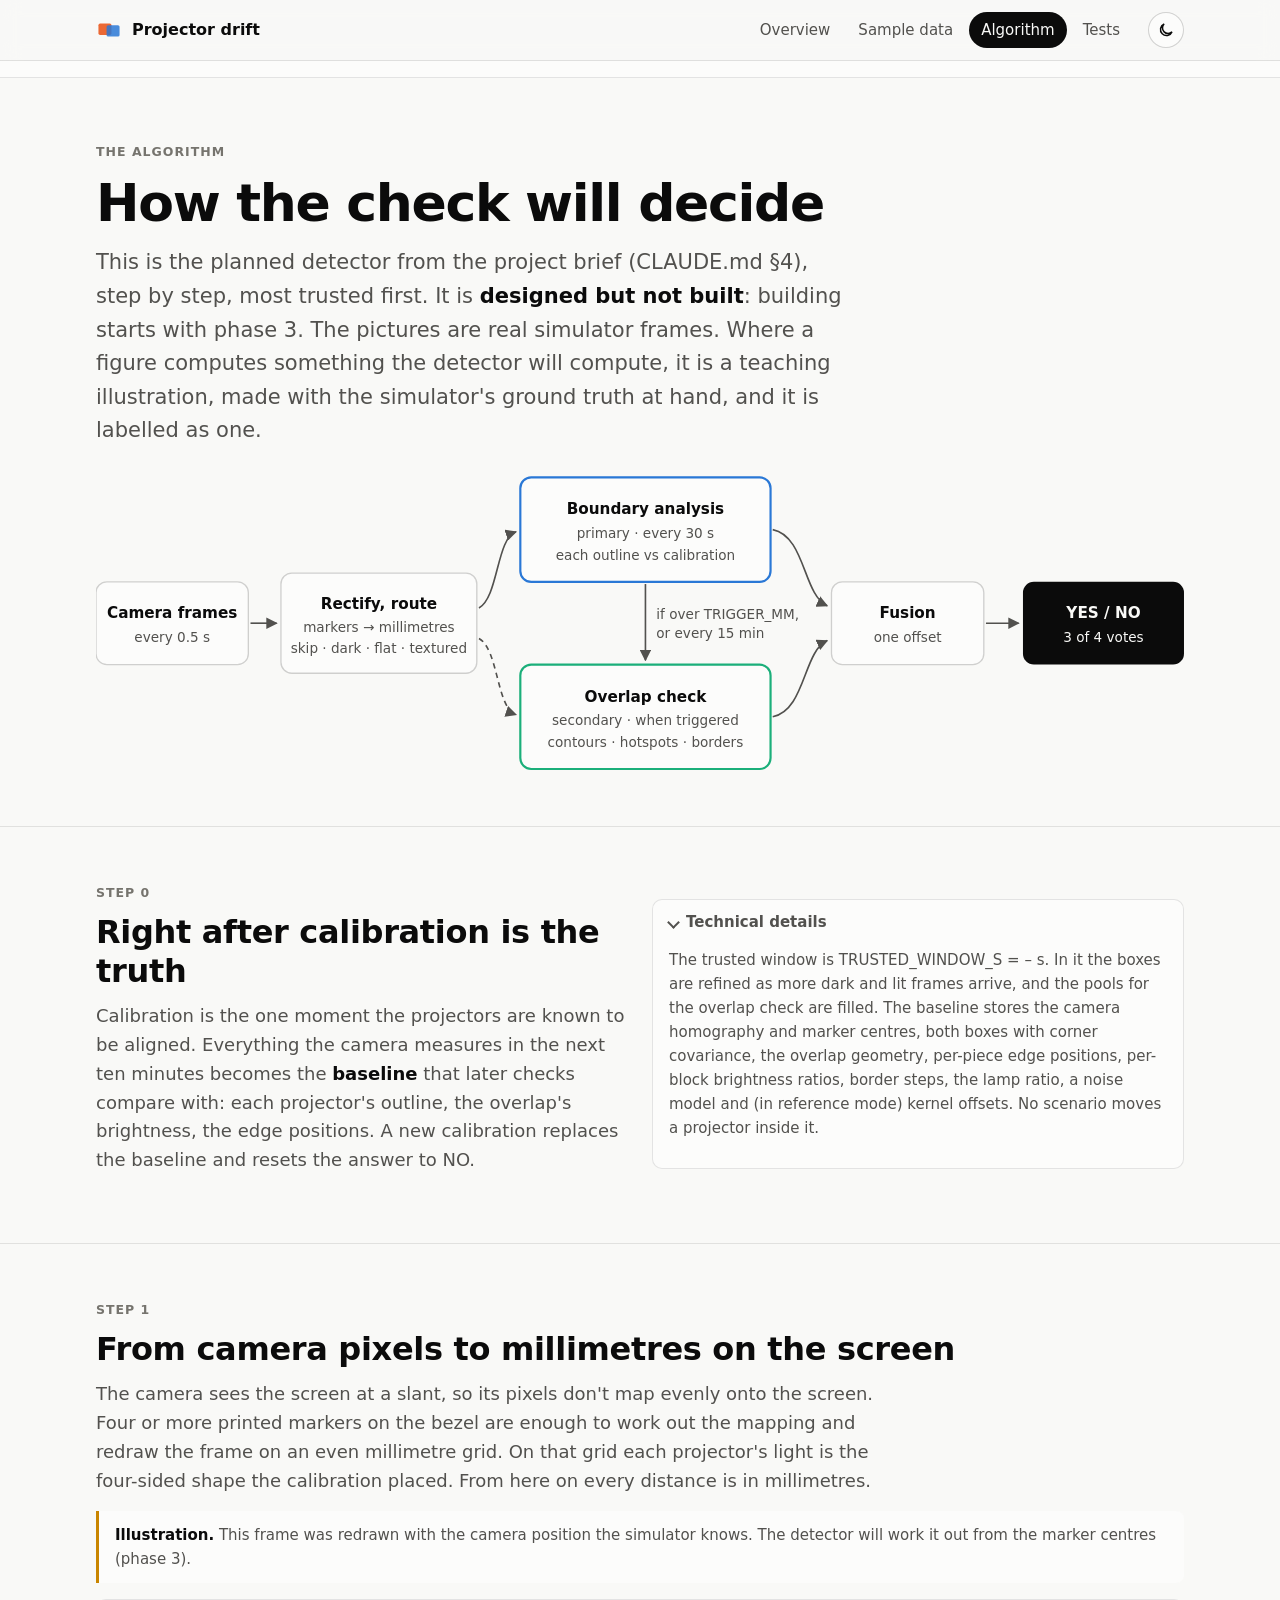
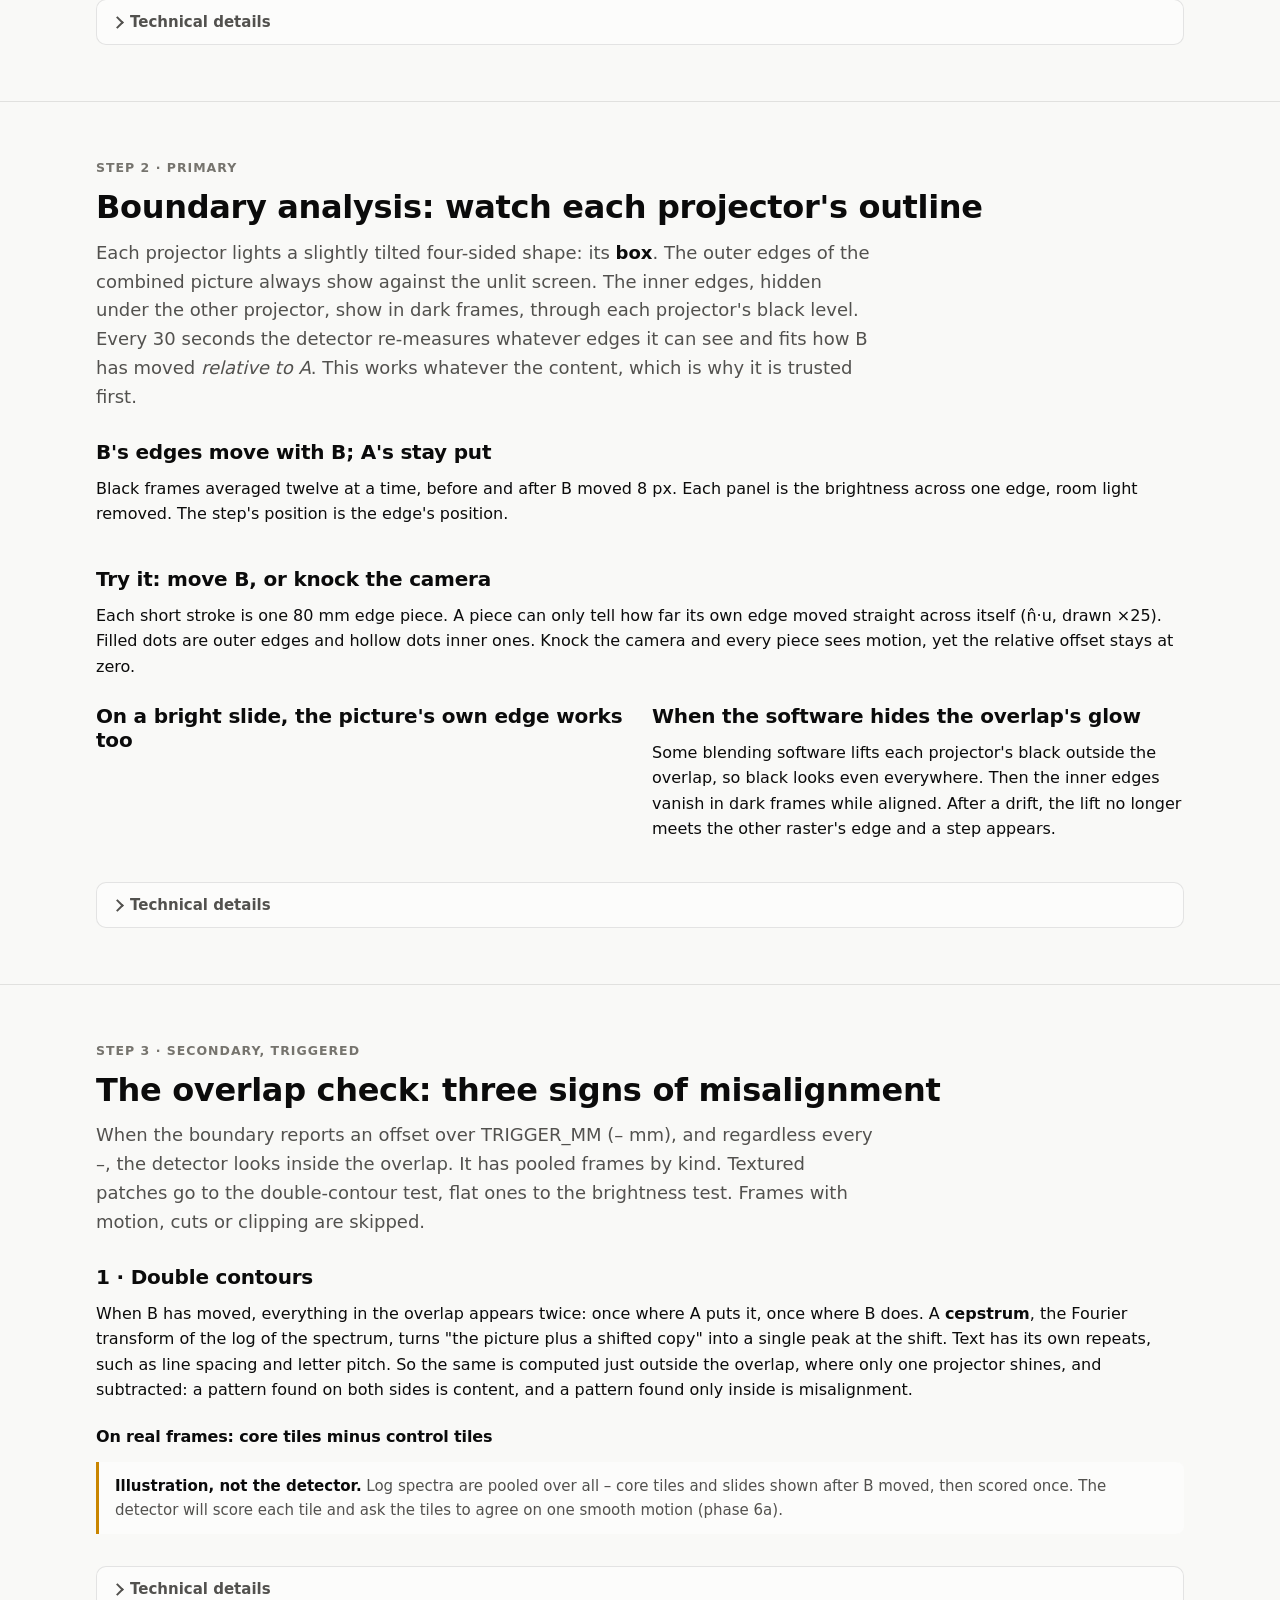
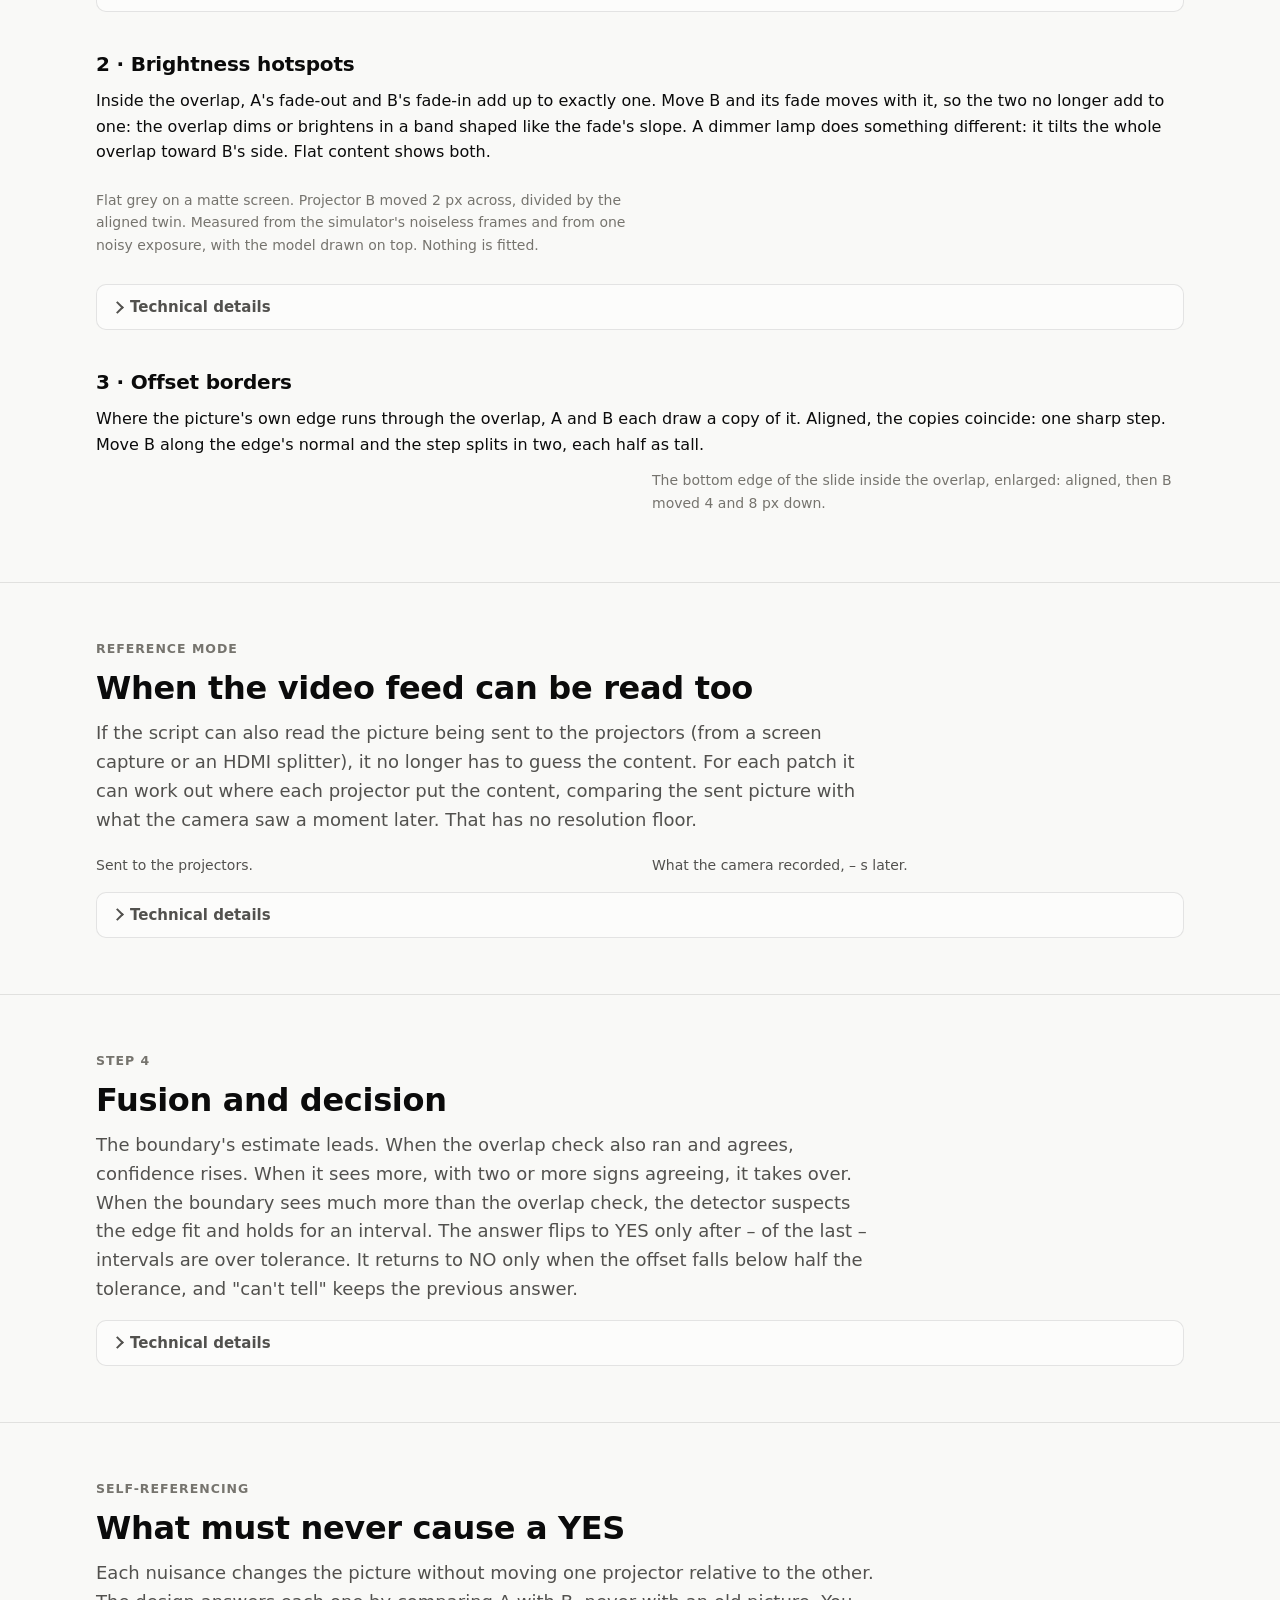
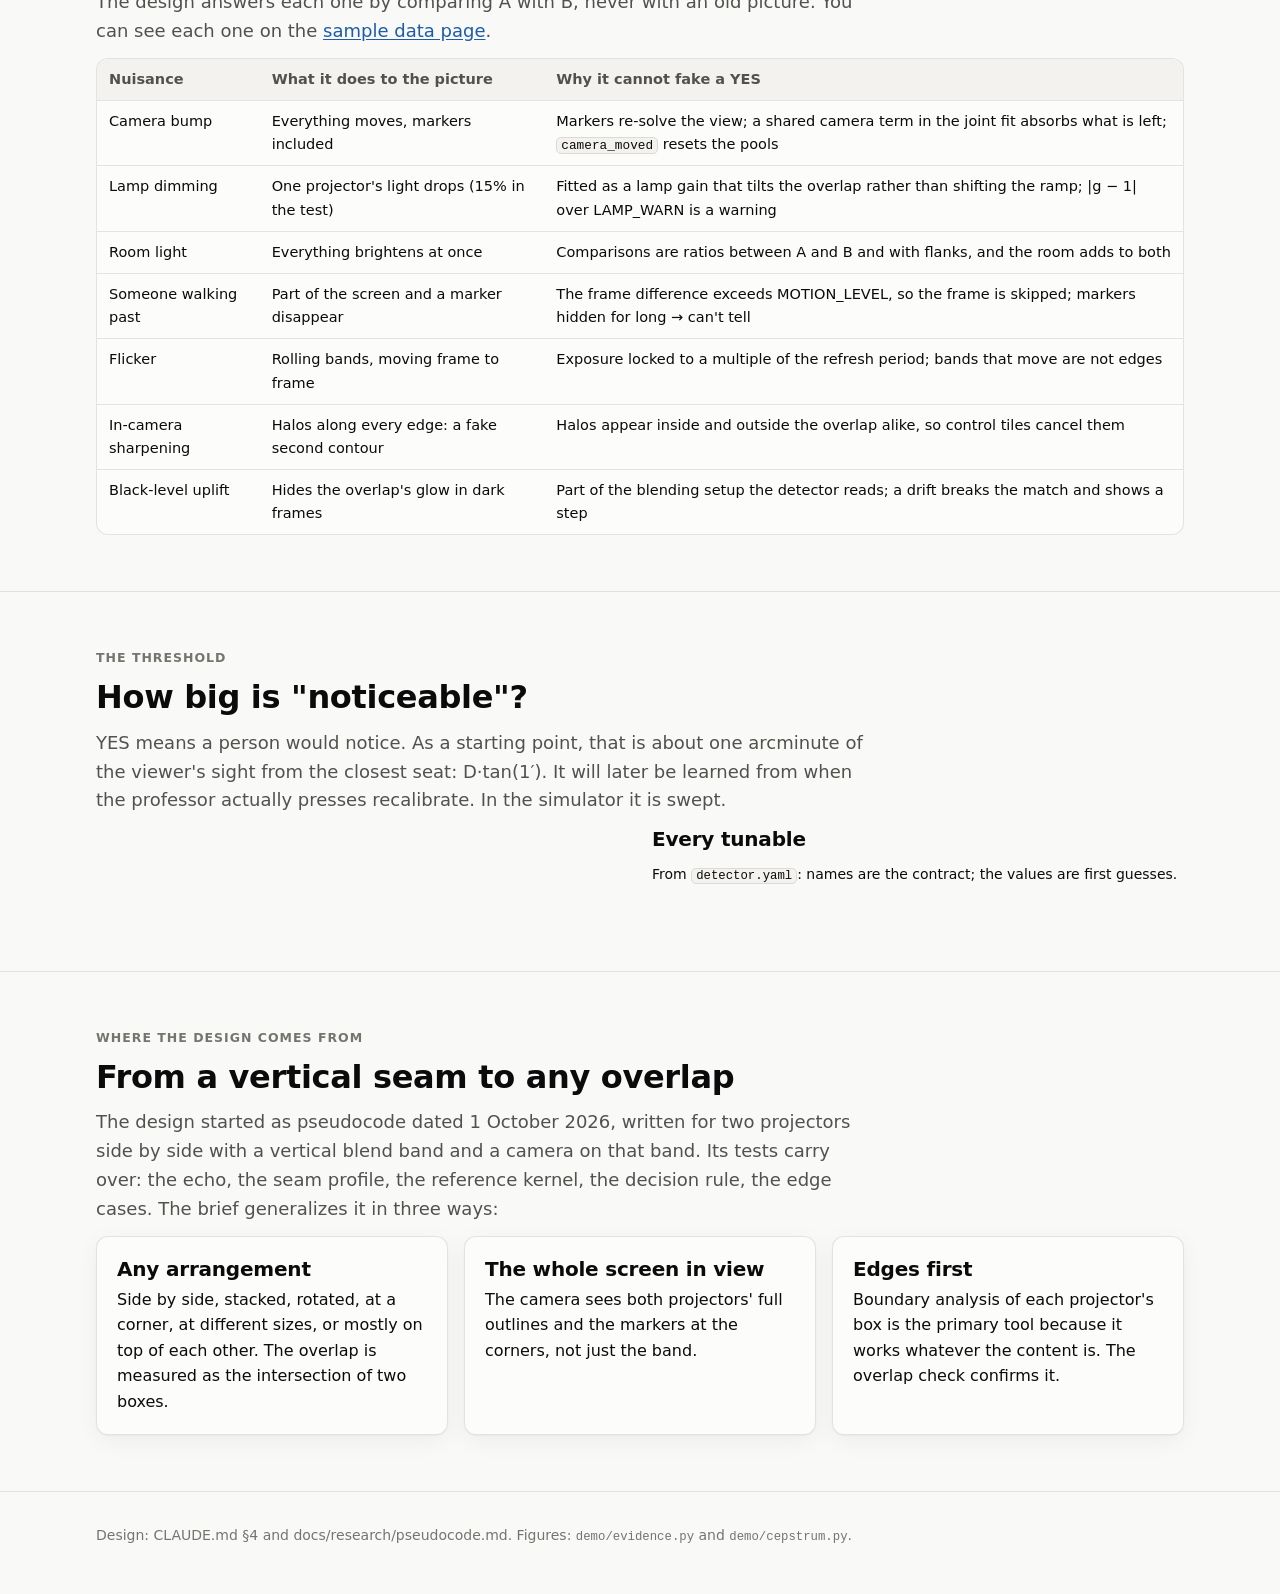
==== demo/site/algorithm.html @ 68472067 "Demo site: sample data, the planned algorithm, the tests so far `python -m scripts.make_site [--serv" ====
<!doctype html>
<html lang="en">
<head>
<meta charset="utf-8">
<meta name="viewport" content="width=device-width, initial-scale=1">
<title>The Planned Detector</title>
<meta name="description" content="How the planned detector decides whether two blended projectors have drifted, step by step.">
<link rel="icon" href="data:image/svg+xml,%3Csvg xmlns='http://www.w3.org/2000/svg' viewBox='0 0 32 32'%3E%3Crect x='3' y='8' width='16' height='14' rx='2' fill='%23eb6834'/%3E%3Crect x='13' y='10' width='16' height='14' rx='2' fill='%232a78d6' fill-opacity='.85'/%3E%3C/svg%3E">
<script>try{var t=localStorage.getItem("demo-theme");if(t)document.documentElement.dataset.theme=t}catch(e){}</script>
<link rel="stylesheet" href="assets/style.css">
</head>
<body data-page="algorithm">
<header class="site-header">
  <div class="wrap">
    <a class="brand" href="index.html"><svg width="26" height="26" viewBox="0 0 32 32" aria-hidden="true"><rect x="3" y="8" width="16" height="14" rx="2" fill="var(--a)"/><rect x="13" y="10" width="16" height="14" rx="2" fill="var(--b)" fill-opacity=".85"/></svg>Projector drift</a>
    <nav class="site-nav" aria-label="Pages">
      <a href="index.html" data-page="index">Overview</a>
      <a href="samples.html" data-page="samples">Sample data</a>
      <a href="algorithm.html" data-page="algorithm">Algorithm</a>
      <a href="tests.html" data-page="tests">Tests</a>
    </nav>
    <button class="theme-toggle" type="button" aria-label="Switch theme"></button>
  </div>
</header>
<div class="status-strip"><div class="wrap"></div></div>

<main>
  <section class="hero">
    <div class="wrap">
      <div class="eyebrow">The algorithm</div>
      <h1>How the check will decide</h1>
      <p class="lead">This is the planned detector from the project brief (CLAUDE.md §4), step by step, most trusted
        first. It is <strong>designed but not built</strong>: building starts with phase 3. The pictures are real simulator frames.
        Where a figure computes something the detector will compute, it is a teaching illustration, made with the
        simulator's ground truth at hand, and it is labelled as one.</p>
      <svg class="diagram" viewBox="0 0 1000 300" role="img" aria-label="Pipeline: camera frames are rectified and routed; boundary analysis runs every 30 seconds; when it reports a move, or every 15 minutes, the overlap check runs; fusion and a voting decision produce YES or NO.">
        <defs><marker id="arrowhead" viewBox="0 0 10 10" refX="9" refY="5" markerWidth="7" markerHeight="7" orient="auto"><path d="M0,0 L10,5 L0,10 z"/></marker></defs>
        <rect class="box" x="0" y="112" width="140" height="76" rx="10"/><text x="70" y="145" text-anchor="middle">Camera frames</text><text class="sub" x="70" y="167" text-anchor="middle">every 0.5 s</text>
        <rect class="box" x="170" y="104" width="180" height="92" rx="10"/><text x="260" y="137" text-anchor="middle">Rectify, route</text><text class="sub" x="260" y="158" text-anchor="middle">markers → millimetres</text><text class="sub" x="260" y="177" text-anchor="middle">skip · dark · flat · textured</text>
        <rect class="box primary" x="390" y="16" width="230" height="96" rx="10"/><text x="505" y="50" text-anchor="middle">Boundary analysis</text><text class="sub" x="505" y="72" text-anchor="middle">primary · every 30 s</text><text class="sub" x="505" y="92" text-anchor="middle">each outline vs calibration</text>
        <rect class="box secondary" x="390" y="188" width="230" height="96" rx="10"/><text x="505" y="222" text-anchor="middle">Overlap check</text><text class="sub" x="505" y="244" text-anchor="middle">secondary · when triggered</text><text class="sub" x="505" y="264" text-anchor="middle">contours · hotspots · borders</text>
        <rect class="box" x="676" y="112" width="140" height="76" rx="10"/><text x="746" y="145" text-anchor="middle">Fusion</text><text class="sub" x="746" y="167" text-anchor="middle">one offset</text>
        <rect class="box out" x="852" y="112" width="148" height="76" rx="10"/><text class="inv" x="926" y="145" text-anchor="middle">YES / NO</text><text class="sub inv" x="926" y="167" text-anchor="middle">3 of 4 votes</text>
        <path class="arrow" d="M142,150 H166"/>
        <path class="arrow" d="M352,136 C370,126 368,72 386,66"/>
        <path class="arrow dashed" d="M352,164 C370,174 368,228 386,234"/>
        <path class="arrow" d="M505,114 V184"/>
        <text class="sub" x="515" y="146">if over TRIGGER_MM,</text><text class="sub" x="515" y="164">or every 15 min</text>
        <path class="arrow" d="M622,64 C652,70 650,124 672,134"/>
        <path class="arrow" d="M622,236 C652,230 650,176 672,166"/>
        <path class="arrow" d="M818,150 H848"/>
      </svg>
    </div>
  </section>

  <section class="block" id="baseline">
    <div class="wrap cols">
      <div>
        <div class="eyebrow">Step 0</div>
        <h2>Right after calibration is the truth</h2>
        <p class="lead">Calibration is the one moment the projectors are known to be aligned. Everything the camera measures
          in the next ten minutes becomes the <strong>baseline</strong> that later checks compare with: each projector's
          outline, the overlap's brightness, the edge positions. A new calibration replaces the baseline and resets the
          answer to NO.</p>
      </div>
      <details class="more" open><summary>Technical details</summary><div class="body">
        <p>The trusted window is TRUSTED_WINDOW_S = <span data-v="common.config.values.TRUSTED_WINDOW_S"></span> s. In it the boxes are refined
          as more dark and lit frames arrive, and the pools for the overlap check are filled. The baseline stores the camera homography
          and marker centres, both boxes with corner covariance, the overlap geometry, per-piece edge positions, per-block brightness
          ratios, border steps, the lamp ratio, a noise model and (in reference mode) kernel offsets. No scenario moves a projector inside it.</p>
      </div></details>
    </div>
  </section>

  <section class="block" id="rectify">
    <div class="wrap">
      <div class="eyebrow">Step 1</div>
      <h2>From camera pixels to millimetres on the screen</h2>
      <p class="lead">The camera sees the screen at a slant, so its pixels don't map evenly onto the screen. Four or more
        printed markers on the bezel are enough to work out the mapping and redraw the frame on an even millimetre grid.
        On that grid each projector's light is the four-sided shape the calibration placed. From here on every distance
        is in millimetres.</p>
      <div id="rectified-fig"></div>
      <div class="note illustration"><strong>Illustration.</strong> This frame was redrawn with the camera position the simulator
        knows. The detector will work it out from the marker centres (phase 3).</div>
      <details class="more"><summary>Technical details</summary><div class="body">
        <ul>
          <li>The homography is solved from marker <strong>centres</strong>, not corners: detected corners sit about 0.65 px inside the
            true ones (0.27 px with sub-pixel refinement), and centres cancel that. Straight-line fits to each marker's four
            outer edges locate a centre to p95 0.09 px in one frame (findings, 2026-10-07).</li>
          <li>The canvas is CANVAS_PX_PER_MM = <span data-v="common.config.values.CANVAS_PX_PER_MM"></span> px per mm (shown here at 1).
            Frames are linear: the pedestal is subtracted and the gain divided, both known camera settings.</li>
          <li>If the markers move more than FIDUCIAL_MOVE_PX = <span data-v="common.config.values.FIDUCIAL_MOVE_PX"></span> px, the camera moved:
            the mapping is solved again, the pools are reset, and a <code>camera_moved</code> warning is raised. A camera bump can never produce a YES.</li>
        </ul>
      </div></details>
    </div>
  </section>

  <section class="block" id="boundary">
    <div class="wrap">
      <div class="eyebrow">Step 2 · primary</div>
      <h2>Boundary analysis: watch each projector's outline</h2>
      <p class="lead">Each projector lights a slightly tilted four-sided shape: its <strong>box</strong>. The outer edges of
        the combined picture always show against the unlit screen. The inner edges, hidden under the other projector,
        show in dark frames, through each projector's black level. Every 30 seconds the detector re-measures whatever
        edges it can see and fits how B has moved <em>relative to A</em>. This works whatever the content, which is why it
        is trusted first.</p>
      <h3 style="margin-top:28px">B's edges move with B; A's stay put</h3>
      <p>Black frames averaged twelve at a time, before and after B moved 8 px. Each panel is the brightness across one edge,
        room light removed. The step's position is the edge's position.</p>
      <div class="multiples" id="raster-edges"></div>
      <h3 style="margin-top:28px">Try it: move B, or knock the camera</h3>
      <p>Each short stroke is one 80 mm edge piece. A piece can only tell how far its own edge moved straight across itself
        (n̂·u, drawn ×25). Filled dots are outer edges and hollow dots inner ones. Knock the camera and every piece sees
        motion, yet the relative offset stays at zero.</p>
      <div id="boundary-toy"></div>
      <div class="cols" style="margin-top:24px">
        <div>
          <h3>On a bright slide, the picture's own edge works too</h3>
          <div class="multiples" id="picture-edges"></div>
        </div>
        <div>
          <h3>When the software hides the overlap's glow</h3>
          <p>Some blending software lifts each projector's black outside the overlap, so black looks even everywhere. Then the
            inner edges vanish in dark frames while aligned. After a drift, the lift no longer meets the other raster's edge
            and a step appears.</p>
          <div class="controls" id="uplift-controls"></div>
          <div id="uplift-fig"></div>
        </div>
      </div>
      <details class="more"><summary>Technical details</summary><div class="body">
        <ul>
          <li>Evidence comes as <strong>edge pieces</strong> of EDGE_PIECE_MM = <span data-v="common.config.values.EDGE_PIECE_MM"></span> mm. Each owns
            one projector, knows its outward normal, and is seen by content border, black level or blend ramp. It gives one number,
            n̂·u, with an uncertainty from its edge fit. Pieces below MIN_EDGE_SNR = <span data-v="common.config.values.MIN_EDGE_SNR"></span> are not used.</li>
          <li>A and B are fitted <strong>jointly</strong>, with a shared camera-motion term, by weighted least squares with Huber weights.
            The model is the relative homography B-vs-A: 6 parameters first, 8 only if a pattern remains. A box needs evidence at
            two or more angles, or the interval answers "boundary not visible" (None), never a guess.</li>
          <li><code>offset_mm</code> is the largest displacement over the calibrated overlap. Planning budget: a black-level piece localizes to
            ≈ 0.11 mm in one frame and ≈ 0.02 mm over 30; a content-border piece to ≈ 0.004 mm.</li>
          <li>Measured here: in the dark frames B's edges moved by <span id="raster-shift"></span>, and A's by <span id="raster-still"></span>.</li>
        </ul>
      </div></details>
    </div>
  </section>

  <section class="block" id="overlap">
    <div class="wrap">
      <div class="eyebrow">Step 3 · secondary, triggered</div>
      <h2>The overlap check: three signs of misalignment</h2>
      <p class="lead">When the boundary reports an offset over TRIGGER_MM (<span data-v="common.config.values.TRIGGER_MM"></span> mm), and
        regardless every <span data-v="common.config.values.SAFETY_CHECK_S" data-fmt="duration"></span>, the detector looks inside the overlap. It has
        pooled frames by kind. Textured patches go to the double-contour test, flat ones to the brightness test.
        Frames with motion, cuts or clipping are skipped.</p>

      <h3 id="echo" style="margin-top:28px">1 · Double contours</h3>
      <p>When B has moved, everything in the overlap appears twice: once where A puts it, once where B does. A
        <strong>cepstrum</strong>, the Fourier transform of the log of the spectrum, turns "the picture plus a shifted copy"
        into a single peak at the shift. Text has its own repeats, such as line spacing and letter pitch. So the same is
        computed just outside the overlap, where only one projector shines, and subtracted: a pattern found on both sides
        is content, and a pattern found only inside is misalignment.</p>
      <div id="cepstrum-toy"></div>
      <h4 style="margin-top:24px">On real frames: core tiles minus control tiles</h4>
      <div class="note illustration"><strong>Illustration, not the detector.</strong> Log spectra are pooled over all
        <span data-v="algorithm.echo.tiles.core"></span> core tiles and <span id="echo-frames"></span> slides shown after B moved, then scored once.
        The detector will score each tile and ask the tiles to agree on one smooth motion (phase 6a).</div>
      <div class="grid five" id="cepstrum-panels"></div>
      <details class="more"><summary>Technical details</summary><div class="body">
        <ul>
          <li>Tiles of TILE_MM = <span data-v="common.config.values.TILE_MM"></span> mm are cut on the camera grid, <span data-v="algorithm.echo.tile_px"></span> px
            at <span data-v="algorithm.echo.px_per_mm" data-fmt="f3"></span> camera px per mm. Resampling first would lock peaks to the camera pitch. Core tiles
            have both blend weights ≥ CORE_MIN_WEIGHT = <span data-v="common.config.values.CORE_MIN_WEIGHT"></span>. Control tiles are found by walking
            along the blend gradient to CTRL_MARGIN_MM = <span data-v="common.config.values.CTRL_MARGIN_MM"></span> mm beyond the far inner edge.</li>
          <li>Per tile: a linear high-pass (the tile minus its blur), a Hann window, the log power spectrum, pooled. The cepstrum is the magnitude of its
            inverse transform, as a robust z-score (median, 1.4826·MAD). diff = z(core) − mean z(controls).</li>
          <li>A disk of the floor, max(ECHO_FLOOR_CAMERA_PX, MIN_OFFSET_MM at this scale) = <span data-v="algorithm.echo.floor_px" data-fmt="f2"></span> px
            (<span data-v="algorithm.echo.floor_mm" data-fmt="f2"></span> mm), is blanked. The best peak outside it must reach MIN_PEAK_SNR =
            <span data-v="common.config.values.MIN_PEAK_SNR"></span> and NULL_FACTOR = <span data-v="common.config.values.NULL_FACTOR"></span> × the
            control-vs-control null.</li>
          <li>Verdicts here: <em>resolved</em> means the peak passes and is a peak of its own outside the floor. <em>Unresolved</em>
            means it passes but is only the flank of something higher inside the floor: an echo too close to the origin to size
            (the illustration's own rule). <em>None</em> means
            nothing passes, which is reported as None with an upper bound at the floor, never as 0.</li>
        </ul>
      </div></details>

      <h3 id="hotspots" style="margin-top:40px">2 · Brightness hotspots</h3>
      <p>Inside the overlap, A's fade-out and B's fade-in add up to exactly one. Move B and its fade moves with it, so the
        two no longer add to one: the overlap dims or brightens in a band shaped like the fade's slope. A dimmer lamp does
        something different: it tilts the whole overlap toward B's side. Flat content shows both.</p>
      <div class="cols">
        <div>
          <div id="hotspot-map"></div>
          <div id="hotspot-profile" style="margin-top:12px"></div>
          <p class="small muted">Flat grey on a matte screen. Projector B moved 2 px across, divided by the aligned twin. Measured from the
            simulator's noiseless frames and from one noisy exposure, with the model drawn on top. Nothing is fitted.</p>
        </div>
        <div id="hotspot-toy"></div>
      </div>
      <details class="more"><summary>Technical details</summary><div class="body">
        <ul>
          <li>Model: Δr(x) = −∇b(x)·u + (g − 1)·b(x) + trend. Here, exactly: b(x − u) − b(x), diluted by room light and black level to
            L / (L + room + 2·black) = <span data-v="algorithm.hotspot.factor" data-fmt="f3"></span>.</li>
          <li>Measured: a <span data-v="algorithm.hotspot.dip_pct" data-fmt="f3"></span>% dip for <span data-v="algorithm.hotspot.offset_mm" data-fmt="f2"></span> mm,
            i.e. <span data-v="algorithm.hotspot.per_px_pct" data-fmt="f3"></span>% per pixel. The brief's planning estimate is 0.40% per pixel without room light.
            Model error over the overlap: <span id="hotspot-rms"></span>.</li>
          <li>Each block's ratio to its flat flanks is compared with the baseline over MIN_SEAM_FRAMES = <span data-v="common.config.values.MIN_SEAM_FRAMES"></span>
            flat frames. Blocks must pass FLAT_MAX_DEV = <span data-v="common.config.values.FLAT_MAX_DEV"></span>. A fitted lamp gain off by more than LAMP_WARN =
            <span data-v="common.config.values.LAMP_WARN"></span> raises a lamp warning, not a YES. The sign of the change also fixes the echo's sign.</li>
        </ul>
      </div></details>

      <h3 id="borders" style="margin-top:40px">3 · Offset borders</h3>
      <p>Where the picture's own edge runs through the overlap, A and B each draw a copy of it. Aligned, the copies
        coincide: one sharp step. Move B along the edge's normal and the step splits in two, each half as tall.</p>
      <div class="cols">
        <div id="border-profile"></div>
        <div><div class="grid small" id="border-crops"></div>
          <p class="small muted">The bottom edge of the slide inside the overlap, enlarged: aligned, then B moved 4 and 8 px down.</p></div>
      </div>
    </div>
  </section>

  <section class="block" id="reference">
    <div class="wrap">
      <div class="eyebrow">Reference mode</div>
      <h2>When the video feed can be read too</h2>
      <p class="lead">If the script can also read the picture being sent to the projectors (from a screen capture or an HDMI
        splitter), it no longer has to guess the content. For each patch it can work out where each projector put the
        content, comparing the sent picture with what the camera saw a moment later. That has no resolution floor.</p>
      <div class="cols">
        <figure class="fig"><div id="ref-source"></div><figcaption>Sent to the projectors.</figcaption></figure>
        <figure class="fig"><div id="ref-camera"></div><figcaption>What the camera recorded, <span data-v="algorithm.reference.lag_s"></span> s later.</figcaption></figure>
      </div>
      <details class="more"><summary>Technical details</summary><div class="body">
        <p>The last SOURCE_RING = <span data-v="common.config.values.SOURCE_RING"></span> source frames are kept. The one matching the camera frame best (NCC on
          downsampled images, at least MATCH_MIN_NCC = <span data-v="common.config.values.MATCH_MIN_NCC"></span>) is used. Per tile, the cross spectrum Σ O·conj(S)
          and the power Σ|S|² are pooled into a Wiener kernel, k = IFFT(Σ O·conj(S) / (Σ|S|² + λ·mean power)), with λ = WIENER_LAMBDA =
          <span data-v="common.config.values.WIENER_LAMBDA"></span>. The kernel of a control tile peaks where that projector alone puts the content.
          Offset = centroid(k_B) − centroid(k_A), so camera motion cancels. Planning estimate: within ≈ 0.1 mm for 0.5–4 mm offsets.
          Only repetitive content at whole-period shifts fools it, and then only the boundary can tell.</p>
        <p>At this frame the source ring held: <span id="ref-ring"></span>.</p>
      </div></details>
    </div>
  </section>

  <section class="block" id="decision">
    <div class="wrap">
      <div class="eyebrow">Step 4</div>
      <h2>Fusion and decision</h2>
      <p class="lead">The boundary's estimate leads. When the overlap check also ran and agrees, confidence rises. When
        it sees more, with two or more signs agreeing, it takes over. When the boundary sees much more than the overlap check,
        the detector suspects the edge fit and holds for an interval. The answer flips to YES only after
        <span data-v="common.config.values.YES_VOTES.0"></span> of the last <span data-v="common.config.values.YES_VOTES.1"></span> intervals
        are over tolerance. It returns to NO only when the offset falls below half the tolerance, and "can't tell" keeps the
        previous answer.</p>
      <div id="decision-toy"></div>
      <details class="more"><summary>Technical details</summary><div class="body">
        <p>Layers agree within AGREE_MM = <span data-v="common.config.values.AGREE_MM"></span> mm. A disagreement may hold for at most HOLD_MAX_INTERVALS =
          <span data-v="common.config.values.HOLD_MAX_INTERVALS"></span>. The overlap check contradicts the boundary only when it was informative: it resolved
          tiles, and the boundary offset is above the echo floor plus AGREE_MM. Each interval logs <code>answer</code>, <code>offset_mm</code>,
          <code>offset_px</code>, <code>confidence</code>, <code>boundary_available</code>, <code>symptoms</code>, <code>mode</code> and <code>warnings</code> as JSONL.
          Comparing those logs with the professor's own button presses is how the thresholds get set.</p>
      </div></details>
    </div>
  </section>

  <section class="block" id="nuisances">
    <div class="wrap">
      <div class="eyebrow">Self-referencing</div>
      <h2>What must never cause a YES</h2>
      <p class="lead">Each nuisance changes the picture without moving one projector relative to the other. The design
        answers each one by comparing A with B, never with an old picture. You can see each one on the
        <a href="samples.html#nuisances">sample data page</a>.</p>
      <div class="table-wrap"><table>
        <thead><tr><th>Nuisance</th><th>What it does to the picture</th><th>Why it cannot fake a YES</th></tr></thead>
        <tbody>
          <tr><td>Camera bump</td><td>Everything moves, markers included</td><td>Markers re-solve the view; a shared camera term in the joint fit absorbs what is left; <code>camera_moved</code> resets the pools</td></tr>
          <tr><td>Lamp dimming</td><td>One projector's light drops (15% in the test)</td><td>Fitted as a lamp gain that tilts the overlap rather than shifting the ramp; |g − 1| over LAMP_WARN is a warning</td></tr>
          <tr><td>Room light</td><td>Everything brightens at once</td><td>Comparisons are ratios between A and B and with flanks, and the room adds to both</td></tr>
          <tr><td>Someone walking past</td><td>Part of the screen and a marker disappear</td><td>The frame difference exceeds MOTION_LEVEL, so the frame is skipped; markers hidden for long → can't tell</td></tr>
          <tr><td>Flicker</td><td>Rolling bands, moving frame to frame</td><td>Exposure locked to a multiple of the refresh period; bands that move are not edges</td></tr>
          <tr><td>In-camera sharpening</td><td>Halos along every edge: a fake second contour</td><td>Halos appear inside and outside the overlap alike, so control tiles cancel them</td></tr>
          <tr><td>Black-level uplift</td><td>Hides the overlap's glow in dark frames</td><td>Part of the blending setup the detector reads; a drift breaks the match and shows a step</td></tr>
        </tbody>
      </table></div>
    </div>
  </section>

  <section class="block" id="tolerance">
    <div class="wrap">
      <div class="eyebrow">The threshold</div>
      <h2>How big is "noticeable"?</h2>
      <p class="lead">YES means a person would notice. As a starting point, that is about one arcminute of the viewer's sight
        from the closest seat: D·tan(1′). It will later be learned from when the professor actually presses recalibrate.
        In the simulator it is swept.</p>
      <div class="cols">
        <div id="tolerance-toy"></div>
        <div><h3>Every tunable</h3><p class="small">From <code>detector.yaml</code>: names are the contract; the values are first guesses.</p></div>
      </div>
      <div id="config-table" style="margin-top:16px"></div>
    </div>
  </section>

  <section class="block" id="origin">
    <div class="wrap">
      <div class="eyebrow">Where the design comes from</div>
      <h2>From a vertical seam to any overlap</h2>
      <p class="lead">The design started as pseudocode dated 1 October 2026, written for two projectors side by side with a
        vertical blend band and a camera on that band. Its tests carry over: the echo, the seam profile, the reference
        kernel, the decision rule, the edge cases. The brief generalizes it in three ways:</p>
      <div class="grid">
        <div class="card"><h3>Any arrangement</h3><p>Side by side, stacked, rotated, at a corner, at different sizes, or mostly
          on top of each other. The overlap is measured as the intersection of two boxes.</p></div>
        <div class="card"><h3>The whole screen in view</h3><p>The camera sees both projectors' full outlines and the markers
          at the corners, not just the band.</p></div>
        <div class="card"><h3>Edges first</h3><p>Boundary analysis of each projector's box is the primary tool because it works
          whatever the content is. The overlap check confirms it.</p></div>
      </div>
    </div>
  </section>
</main>

<footer class="site-footer"><div class="wrap">Design: CLAUDE.md §4 and docs/research/pseudocode.md. Figures: <code>demo/evidence.py</code> and <code>demo/cepstrum.py</code>.</div></footer>

<script src="data/common.js"></script>
<script src="data/samples.js"></script>
<script src="data/algorithm.js"></script>
<script src="assets/core.js"></script>
<script src="assets/charts.js"></script>
<script src="assets/toys.js"></script>
<script src="assets/page-algorithm.js"></script>
</body>
</html>
---- demo/site/assets/style.css ----
/* Projector Misalignment Detector: demo site. Colour tokens live on :root; dark mode has its own steps. */
:root {
  color-scheme: light;
  --bg: #f9f9f7;
  --surface: #fcfcfb;
  --surface-2: #f3f2ee;
  --surface-3: #e9e8e2;
  --ink: #0b0b0b;
  --ink-2: #52514e;
  --muted: #76746e;
  --grid: #e1e0d9;
  --axis: #c3c2b7;
  --border: rgba(11, 11, 11, 0.1);
  --border-2: rgba(11, 11, 11, 0.18);
  --a: #eb6834;
  --b: #2a78d6;
  --ov: #1baf7a;
  --marker: #e87ba4;
  --series-4: #4a3aa7;
  --link: #1c5cab;
  --good: #0ca30c;
  --good-ink: #006300;
  --bad: #d03b3b;
  --warn: #c98500;
  --figure: #0d0d0d;
  --figure-ink: #e8e7e1;
  --ord-1: #86b6ef; --ord-2: #6da7ec; --ord-3: #3987e5; --ord-4: #2a78d6; --ord-5: #256abf; --ord-6: #184f95; --ord-7: #0d366b;
  --radius: 12px;
  --shadow: 0 1px 2px rgba(11, 11, 11, 0.04), 0 6px 24px rgba(11, 11, 11, 0.05);
  --font: system-ui, -apple-system, "Segoe UI", Roboto, sans-serif;
  --mono: ui-monospace, SFMono-Regular, Menlo, Consolas, monospace;
}
@media (prefers-color-scheme: dark) {
  :root:not([data-theme="light"]) {
    color-scheme: dark;
    --bg: #0d0d0d;
    --surface: #1a1a19;
    --surface-2: #222220;
    --surface-3: #2c2c2a;
    --ink: #ffffff;
    --ink-2: #c3c2b7;
    --muted: #9a988f;
    --grid: #2c2c2a;
    --axis: #45453f;
    --border: rgba(255, 255, 255, 0.1);
    --border-2: rgba(255, 255, 255, 0.18);
    --a: #d95926;
    --b: #3987e5;
    --ov: #199e70;
    --marker: #d55181;
    --series-4: #9085e9;
    --link: #86b6ef;
    --good-ink: #0ca30c;
    --warn: #fab219;
    --figure: #000000;
    --ord-1: #184f95; --ord-2: #256abf; --ord-3: #2a78d6; --ord-4: #3987e5; --ord-5: #6da7ec; --ord-6: #9ec5f4; --ord-7: #cde2fb;
    --shadow: 0 1px 2px rgba(0, 0, 0, 0.3), 0 6px 24px rgba(0, 0, 0, 0.25);
  }
}
:root[data-theme="dark"] {
  color-scheme: dark;
  --bg: #0d0d0d;
  --surface: #1a1a19;
  --surface-2: #222220;
  --surface-3: #2c2c2a;
  --ink: #ffffff;
  --ink-2: #c3c2b7;
  --muted: #9a988f;
  --grid: #2c2c2a;
  --axis: #45453f;
  --border: rgba(255, 255, 255, 0.1);
  --border-2: rgba(255, 255, 255, 0.18);
  --a: #d95926;
  --b: #3987e5;
  --ov: #199e70;
  --marker: #d55181;
  --series-4: #9085e9;
  --link: #86b6ef;
  --good-ink: #0ca30c;
  --warn: #fab219;
  --figure: #000000;
  --ord-1: #184f95; --ord-2: #256abf; --ord-3: #2a78d6; --ord-4: #3987e5; --ord-5: #6da7ec; --ord-6: #9ec5f4; --ord-7: #cde2fb;
  --shadow: 0 1px 2px rgba(0, 0, 0, 0.3), 0 6px 24px rgba(0, 0, 0, 0.25);
}

* { box-sizing: border-box; }
html { -webkit-text-size-adjust: 100%; scroll-padding-top: 80px; }
body {
  margin: 0;
  background: var(--bg);
  color: var(--ink);
  font: 16px/1.6 var(--font);
  overflow-x: hidden;
}
a { color: var(--link); text-underline-offset: 2px; }
a:hover { text-decoration-thickness: 2px; }
img { max-width: 100%; }
code, kbd, pre { font-family: var(--mono); font-size: 0.88em; }
p code, li code, td code, .lead code { background: var(--surface-2); border: 1px solid var(--border); border-radius: 5px; padding: 0 4px; }
h1, h2, h3, h4 { line-height: 1.2; margin: 0 0 12px; letter-spacing: -0.01em; }
h1 { font-size: clamp(32px, 5vw, 52px); letter-spacing: -0.025em; }
h2 { font-size: clamp(24px, 3vw, 32px); }
h3 { font-size: 20px; }
h4 { font-size: 16px; }
p { margin: 0 0 12px; }
button, input, select { font: inherit; color: inherit; }
:focus-visible { outline: 2px solid var(--b); outline-offset: 2px; }

.wrap { max-width: 1120px; margin: 0 auto; padding: 0 16px; }
.wrap.wide { max-width: 1400px; }

/* Header and status strip */
.site-header {
  position: sticky; top: 0; z-index: 20;
  background: color-mix(in srgb, var(--bg) 86%, transparent);
  backdrop-filter: saturate(1.4) blur(10px);
  -webkit-backdrop-filter: saturate(1.4) blur(10px);
  border-bottom: 1px solid var(--border);
}
.site-header .wrap { display: flex; align-items: center; gap: 16px; min-height: 60px; }
.brand { display: flex; align-items: center; gap: 10px; color: var(--ink); text-decoration: none; font-weight: 650; white-space: nowrap; }
.brand svg { flex: none; }
.site-nav { display: flex; gap: 4px; margin-left: auto; overflow-x: auto; scrollbar-width: none; }
.site-nav a {
  color: var(--ink-2); text-decoration: none; padding: 6px 12px; border-radius: 999px; white-space: nowrap; font-size: 15px;
}
.site-nav a:hover { background: var(--surface-2); color: var(--ink); }
.site-nav a[aria-current="page"] { background: var(--ink); color: var(--bg); }
.theme-toggle {
  flex: none; width: 36px; height: 36px; border-radius: 999px; border: 1px solid var(--border-2);
  background: var(--surface); cursor: pointer; display: grid; place-items: center;
}
.status-strip { border-bottom: 1px solid var(--border); background: var(--surface); font-size: 14px; color: var(--ink-2); }
.status-strip .wrap { display: flex; flex-wrap: wrap; gap: 6px 18px; padding-top: 8px; padding-bottom: 8px; align-items: center; }
.status-strip strong { color: var(--ink); }
.dot { display: inline-block; width: 8px; height: 8px; border-radius: 50%; margin-right: 6px; vertical-align: 1px; }
.dot.done { background: var(--good); }
.dot.next { background: var(--warn); }
.dot.a { background: var(--a); }
.dot.b { background: var(--b); }
.dot.ov { background: var(--ov); }

/* Page sections */
.hero { padding: 64px 0 40px; }
.hero .lead { font-size: clamp(18px, 2vw, 21px); max-width: 760px; }
.eyebrow { text-transform: uppercase; letter-spacing: 0.08em; font-size: 12.5px; font-weight: 650; color: var(--muted); margin-bottom: 10px; }
.block { padding: 56px 0; border-top: 1px solid var(--border); }
.block.tight { padding: 40px 0; }
.lead { font-size: 18px; color: var(--ink-2); max-width: 780px; }
.lead strong { color: var(--ink); }
.muted { color: var(--muted); }
.small { font-size: 14px; }
.note {
  border-left: 3px solid var(--b); background: var(--surface); padding: 12px 16px; border-radius: 0 8px 8px 0;
  font-size: 15px; color: var(--ink-2); margin: 16px 0;
}
.note.illustration { border-left-color: var(--warn); }
.note strong { color: var(--ink); }
.cols { display: grid; gap: 24px; grid-template-columns: 1fr 1fr; align-items: start; }
.cols.wide-left { grid-template-columns: 3fr 2fr; }
.grid { display: grid; gap: 16px; grid-template-columns: repeat(auto-fill, minmax(280px, 1fr)); }
.grid.small { grid-template-columns: repeat(auto-fill, minmax(220px, 1fr)); }
.grid.four { grid-template-columns: repeat(4, minmax(0, 1fr)); }
.grid.five { grid-template-columns: repeat(5, minmax(0, 1fr)); }
@media (max-width: 980px) { .grid.five { grid-template-columns: repeat(3, minmax(0, 1fr)); } }
@media (max-width: 560px) { .grid.five { grid-template-columns: repeat(2, minmax(0, 1fr)); } }
@media (max-width: 980px) { .grid.four { grid-template-columns: repeat(2, minmax(0, 1fr)); } }
@media (max-width: 560px) { .grid.four { grid-template-columns: 1fr; } }
.stack > * + * { margin-top: 16px; }
.cols > *, .grid > *, .multiples > * { min-width: 0; } /* let wide content (code, tables) scroll inside its column */
@media (max-width: 860px) { .cols, .cols.wide-left { grid-template-columns: 1fr; } }

.card {
  background: var(--surface); border: 1px solid var(--border); border-radius: var(--radius); padding: 20px;
  box-shadow: var(--shadow);
}
.card h3 { margin-bottom: 6px; }
.card p:last-child { margin-bottom: 0; }
a.card { display: block; color: inherit; text-decoration: none; transition: border-color 0.15s, transform 0.15s; }
a.card:hover { border-color: var(--border-2); transform: translateY(-1px); }
.card .go { color: var(--link); font-weight: 600; font-size: 15px; }
.step-num {
  display: inline-grid; place-items: center; width: 28px; height: 28px; border-radius: 50%;
  background: var(--surface-3); font-weight: 700; font-size: 14px; margin-bottom: 10px;
}

/* Technical details panels */
details.more { margin: 16px 0 0; border: 1px solid var(--border); border-radius: 10px; background: var(--surface); }
details.more > summary {
  cursor: pointer; padding: 10px 16px; font-weight: 600; font-size: 15px; color: var(--ink-2); list-style: none;
  display: flex; align-items: center; gap: 8px;
}
details.more > summary::-webkit-details-marker { display: none; }
details.more > summary::before {
  content: ""; width: 7px; height: 7px; border-right: 2px solid currentColor; border-bottom: 2px solid currentColor;
  transform: rotate(-45deg); transition: transform 0.15s; flex: none;
}
details.more[open] > summary::before { transform: rotate(45deg); }
details.more > .body { padding: 4px 16px 16px; font-size: 15px; color: var(--ink-2); }
details.more > .body strong { color: var(--ink); }
details.more ul { padding-left: 20px; margin: 0 0 8px; }

/* Figures */
.fig { margin: 0; }
.frame {
  position: relative; background: var(--figure); border-radius: var(--radius); overflow: hidden;
  border: 1px solid var(--border); line-height: 0;
}
.frame img { display: block; width: 100%; height: auto; }
.frame img.pixelated { image-rendering: pixelated; }
.frame svg.overlay { position: absolute; inset: 0; width: 100%; height: 100%; pointer-events: none; }
.frame .tag {
  position: absolute; left: 10px; top: 10px; line-height: 1.3; font-size: 12.5px; font-weight: 600;
  color: var(--figure-ink); background: rgba(0, 0, 0, 0.62); padding: 3px 8px; border-radius: 6px;
}
.frame .tag.right { left: auto; right: 10px; }
figcaption, .figcap { font-size: 14px; color: var(--ink-2); margin-top: 8px; line-height: 1.5; }
figcaption strong { color: var(--ink); }
.zoomable { cursor: zoom-in; }

.chips { display: flex; flex-wrap: wrap; gap: 6px; margin: 0 0 10px; }
.chip {
  display: inline-flex; align-items: center; gap: 6px; border: 1px solid var(--border-2); background: var(--surface);
  border-radius: 999px; padding: 3px 11px; font-size: 13.5px; cursor: pointer; color: var(--ink-2);
}
.chip .swatch { width: 14px; height: 3px; border-radius: 2px; flex: none; }
.chip[aria-pressed="false"] { opacity: 0.55; }
.chip[aria-pressed="false"] .swatch { background: var(--axis) !important; }
.chip:hover { border-color: var(--ink-2); }
.seg { display: inline-flex; flex-wrap: wrap; border: 1px solid var(--border-2); border-radius: 10px; overflow: hidden; background: var(--surface); }
.seg button { border: 0; background: none; padding: 7px 14px; cursor: pointer; font-size: 14px; color: var(--ink-2); border-right: 1px solid var(--border); }
.seg button:last-child { border-right: 0; }
.seg button[aria-pressed="true"] { background: var(--ink); color: var(--bg); font-weight: 600; }
.controls { display: flex; flex-wrap: wrap; gap: 10px 18px; align-items: center; margin: 0 0 12px; }

/* Compare slider */
.compare { position: relative; touch-action: pan-y; user-select: none; }
.compare .after { position: absolute; inset: 0; clip-path: inset(0 0 0 var(--pos, 50%)); }
.compare .after img { width: 100%; height: 100%; }
.compare .handle { position: absolute; top: 0; bottom: 0; left: var(--pos, 50%); width: 2px; margin-left: -1px; background: #fff; box-shadow: 0 0 0 1px rgba(0,0,0,.4); }
.compare .handle::after {
  content: "‹ ›"; position: absolute; top: 50%; left: 50%; transform: translate(-50%, -50%); line-height: 32px;
  width: 36px; height: 36px; border-radius: 50%; background: #fff; color: #111; text-align: center; font: 700 16px/34px var(--font);
  box-shadow: 0 2px 8px rgba(0,0,0,.4);
}
.compare input[type="range"] { position: absolute; inset: 0; width: 100%; height: 100%; opacity: 0; cursor: ew-resize; margin: 0; }

/* Stat tiles */
.kpis { display: grid; gap: 12px; grid-template-columns: repeat(auto-fill, minmax(170px, 1fr)); }
.kpi { background: var(--surface); border: 1px solid var(--border); border-radius: var(--radius); padding: 14px 16px; }
.kpi .label { font-size: 13.5px; color: var(--ink-2); }
.kpi .value { font-size: 30px; font-weight: 650; letter-spacing: -0.02em; line-height: 1.25; }
.kpi .sub { font-size: 13px; color: var(--muted); }

/* Badges */
.badge {
  display: inline-flex; align-items: center; gap: 5px; font-size: 12.5px; font-weight: 650; padding: 2px 8px;
  border-radius: 999px; border: 1px solid var(--border-2); color: var(--ink-2); white-space: nowrap; line-height: 1.5;
}
.badge::before { content: ""; width: 7px; height: 7px; border-radius: 50%; background: var(--axis); }
.badge.done::before, .badge.passed::before, .badge.resolved::before, .badge.textured::before { background: var(--good); }
.badge.next::before, .badge.unresolved::before, .badge.flat::before { background: var(--warn); }
.badge.failed::before, .badge.error::before { background: var(--bad); }
.badge.dark::before { background: #5b5a55; }
.badge.lit::before { background: var(--b); }
.badge.skip::before, .badge.skipped::before, .badge.none::before { background: var(--axis); }
.badge.slow { border-style: dashed; }
.badge.slow::before { display: none; }

/* Tables */
.table-wrap { overflow-x: auto; border: 1px solid var(--border); border-radius: var(--radius); background: var(--surface); }
table { border-collapse: collapse; width: 100%; font-size: 14.5px; }
th, td { padding: 9px 12px; border-bottom: 1px solid var(--border); text-align: left; vertical-align: top; }
th { font-weight: 650; color: var(--ink-2); background: var(--surface-2); position: sticky; top: 0; }
tbody tr:last-child td { border-bottom: 0; }
td.num, th.num { text-align: right; font-variant-numeric: tabular-nums; white-space: nowrap; }
td.mono { font-family: var(--mono); font-size: 13px; }
tr.state-next td { background: color-mix(in srgb, var(--warn) 8%, transparent); }
tr.state-later td { color: var(--muted); }

/* Code */
pre.code {
  background: var(--surface-2); border: 1px solid var(--border); border-radius: 10px; padding: 12px 14px;
  overflow: auto; font: 12.5px/1.55 var(--mono); margin: 0; max-height: 520px; white-space: pre;
}
.json .k { color: var(--ink-2); }
.json .s { color: var(--good-ink); }
.json .n { color: var(--link); }
.json .truth { background: color-mix(in srgb, var(--a) 16%, transparent); border-radius: 3px; }

/* Charts */
.chart { position: relative; width: 100%; }
.chart svg { display: block; width: 100%; height: auto; overflow: visible; }
.chart .gridline { stroke: var(--grid); stroke-width: 1; }
.chart .axis { stroke: var(--axis); stroke-width: 1; }
.chart text { fill: var(--muted); font: 12px var(--font); font-variant-numeric: tabular-nums; }
.chart text.title { fill: var(--ink-2); font-weight: 600; font-size: 12.5px; }
.chart text.label { fill: var(--ink-2); font-size: 12px; }
.chart .ref { stroke: var(--ink-2); stroke-width: 1; stroke-dasharray: 5 4; }
.chart .band { fill: var(--surface-3); opacity: 0.7; }
.chart .series { fill: none; stroke-width: 2; stroke-linejoin: round; stroke-linecap: round; }
.chart .crosshair { stroke: var(--ink-2); stroke-width: 1; }
.legend { display: flex; flex-wrap: wrap; gap: 4px 16px; font-size: 13px; color: var(--ink-2); margin: 0 0 6px; }
.legend .key { display: inline-block; width: 16px; height: 2px; border-radius: 1px; vertical-align: middle; margin-right: 6px; }
.legend .key.dash { background: none !important; border-top: 2px dashed; height: 0; }
.tip {
  position: absolute; pointer-events: none; z-index: 5; background: var(--surface); border: 1px solid var(--border-2);
  border-radius: 8px; padding: 8px 10px; font-size: 12.5px; box-shadow: var(--shadow); min-width: 140px; display: none;
}
.tip .row { display: flex; align-items: center; gap: 8px; white-space: nowrap; }
.tip .row b { font-variant-numeric: tabular-nums; color: var(--ink); }
.tip .row span { color: var(--ink-2); }
.tip .x { color: var(--muted); margin-bottom: 4px; }
.tip .key { width: 12px; height: 2px; flex: none; }
.datatoggle { font-size: 13px; background: none; border: 0; color: var(--link); cursor: pointer; padding: 4px 0; }
.chart-table { margin-top: 8px; max-height: 260px; overflow: auto; }
.multiples { display: grid; gap: 16px; grid-template-columns: repeat(auto-fill, minmax(240px, 1fr)); }

/* Toys */
.toy { background: var(--surface); border: 1px solid var(--border); border-radius: var(--radius); padding: 18px; box-shadow: var(--shadow); }
.toy .sliders { display: grid; gap: 10px 20px; grid-template-columns: repeat(auto-fill, minmax(220px, 1fr)); margin-bottom: 14px; }
.slider label { display: flex; justify-content: space-between; font-size: 14px; color: var(--ink-2); gap: 8px; }
.slider label output { font-variant-numeric: tabular-nums; color: var(--ink); font-weight: 600; }
.slider input[type="range"] { width: 100%; accent-color: var(--b); }
.readouts { display: flex; flex-wrap: wrap; gap: 10px; margin-top: 12px; }
.readout { background: var(--surface-2); border-radius: 8px; padding: 8px 12px; font-size: 14px; }
.readout b { font-variant-numeric: tabular-nums; }
.verdict { font-weight: 700; }
.verdict.yes { color: var(--bad); }
.verdict.no { color: var(--good-ink); }
.verdict.hold { color: var(--warn); }
.toy svg { display: block; width: 100%; height: auto; }
.toy-title { font-weight: 650; margin-bottom: 4px; }

/* Explorer */
.toolbar { display: flex; flex-wrap: wrap; gap: 10px; align-items: center; margin: 0 0 12px; }
.toolbar input[type="search"], .toolbar select {
  border: 1px solid var(--border-2); background: var(--surface); border-radius: 8px; padding: 7px 10px; min-width: 0;
}
.toolbar input[type="search"] { flex: 1 1 220px; }
.explorer details { border-bottom: 1px solid var(--border); }
.explorer details:last-child { border-bottom: 0; }
.explorer summary { cursor: pointer; padding: 9px 12px; display: grid; grid-template-columns: auto 1fr auto; gap: 10px; align-items: baseline; list-style: none; }
.explorer summary::-webkit-details-marker { display: none; }
.explorer summary:hover { background: var(--surface-2); }
.explorer .t-name { min-width: 0; }
.explorer .t-name .file { color: var(--muted); font-size: 13px; font-family: var(--mono); }
.explorer .t-name .params { color: var(--ink-2); font-size: 13px; font-family: var(--mono); }
.explorer .t-time { font-size: 13px; color: var(--muted); font-variant-numeric: tabular-nums; white-space: nowrap; }
.explorer .t-body { padding: 0 12px 14px; }
.explorer .t-body p { font-size: 14.5px; color: var(--ink-2); }
.explorer-list { max-height: 720px; overflow: auto; }

/* Findings */
.finding > summary { font-size: 17px; }
.finding .body h3 { font-size: 17px; margin-top: 20px; }
.finding .body h3.numbers { color: var(--ink); }
.finding .body table { font-size: 13.5px; }
.finding .body .table-wrap { margin: 8px 0 12px; }

/* Roadmap */
.roadmap { display: grid; gap: 8px; grid-template-columns: repeat(auto-fill, minmax(150px, 1fr)); }
.phase { border: 1px solid var(--border); border-radius: 10px; padding: 10px 12px; background: var(--surface); font-size: 14px; }
.phase .num { font-weight: 700; font-size: 13px; color: var(--muted); }
.phase .name { font-weight: 600; line-height: 1.3; }
.phase.done { border-color: color-mix(in srgb, var(--good) 45%, var(--border)); }
.phase.next { border-color: var(--warn); box-shadow: 0 0 0 1px var(--warn) inset; }
.phase.later { opacity: 0.7; }

/* Lightbox */
dialog.lightbox { border: 0; padding: 0; background: transparent; max-width: 96vw; max-height: 94vh; }
dialog.lightbox::backdrop { background: rgba(0, 0, 0, 0.82); }
dialog.lightbox img { display: block; max-width: 96vw; max-height: 88vh; border-radius: 8px; background: #000; }
dialog.lightbox p { color: #ddd; font-size: 14px; margin: 8px 0 0; text-align: center; }
dialog.lightbox img.pixelated { image-rendering: pixelated; min-width: min(80vw, 900px); }

/* Diagram */
.diagram { width: 100%; height: auto; display: block; }
.diagram .box { fill: var(--surface); stroke: var(--border-2); stroke-width: 1.2; }
.diagram .box.primary { stroke: var(--b); stroke-width: 2; }
.diagram .box.secondary { stroke: var(--ov); stroke-width: 2; }
.diagram .box.out { fill: var(--ink); stroke: none; }
.diagram text { fill: var(--ink); font: 600 14px var(--font); }
.diagram text.sub { fill: var(--ink-2); font-weight: 400; font-size: 12.5px; }
.diagram text.inv { fill: var(--bg); }
.diagram .arrow { stroke: var(--ink-2); stroke-width: 1.5; fill: none; marker-end: url(#arrowhead); }
.diagram .arrow.dashed { stroke-dasharray: 5 4; }
.diagram #arrowhead path { fill: var(--ink-2); }

footer.site-footer { border-top: 1px solid var(--border); padding: 32px 0 48px; color: var(--muted); font-size: 14px; }

@media (max-width: 720px) {
  .site-header .wrap { flex-wrap: wrap; gap: 4px 12px; padding-top: 8px; padding-bottom: 8px; }
  .site-nav { order: 3; width: 100%; margin-left: 0; }
  .theme-toggle { margin-left: auto; }
  .hero { padding: 40px 0 24px; }
  .block { padding: 40px 0; }
  .explorer summary { grid-template-columns: auto 1fr; }
  .explorer .t-time { grid-column: 2; }
}
@media (prefers-reduced-motion: reduce) { * { transition: none !important; } }
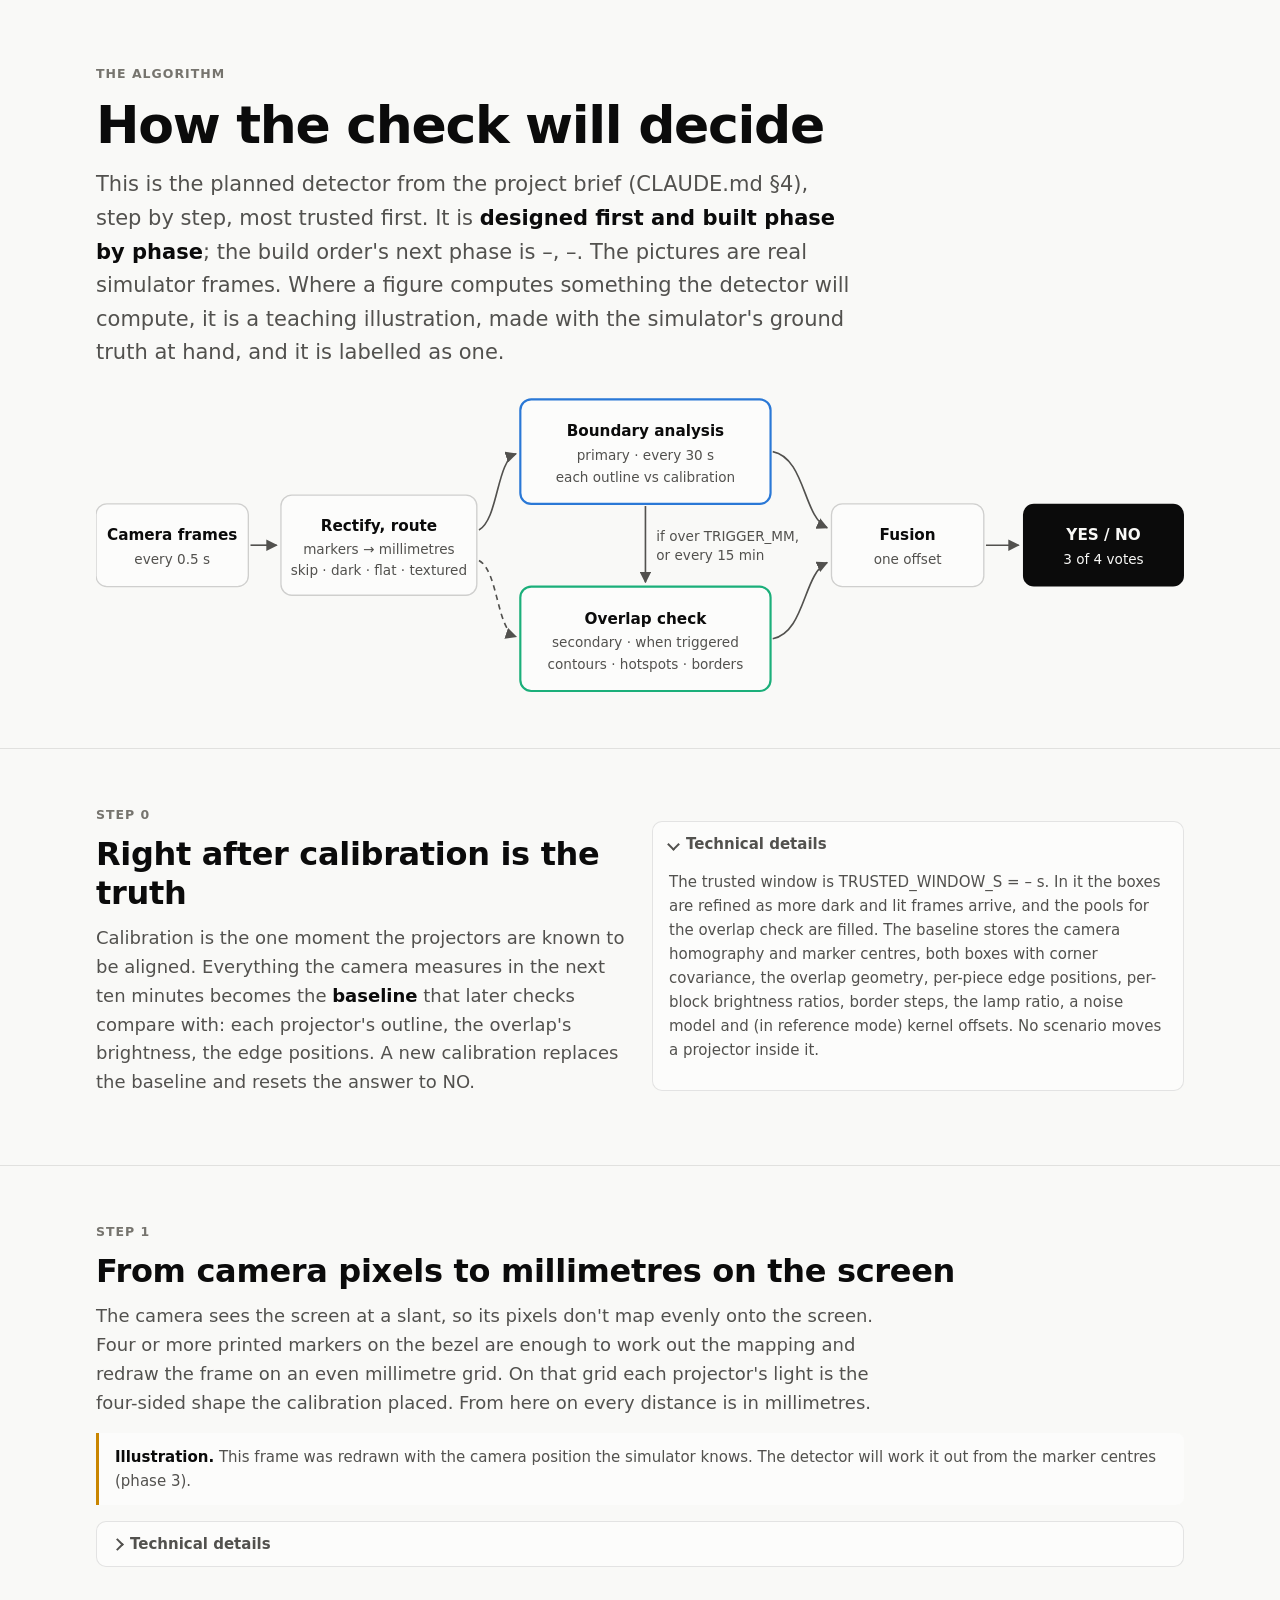
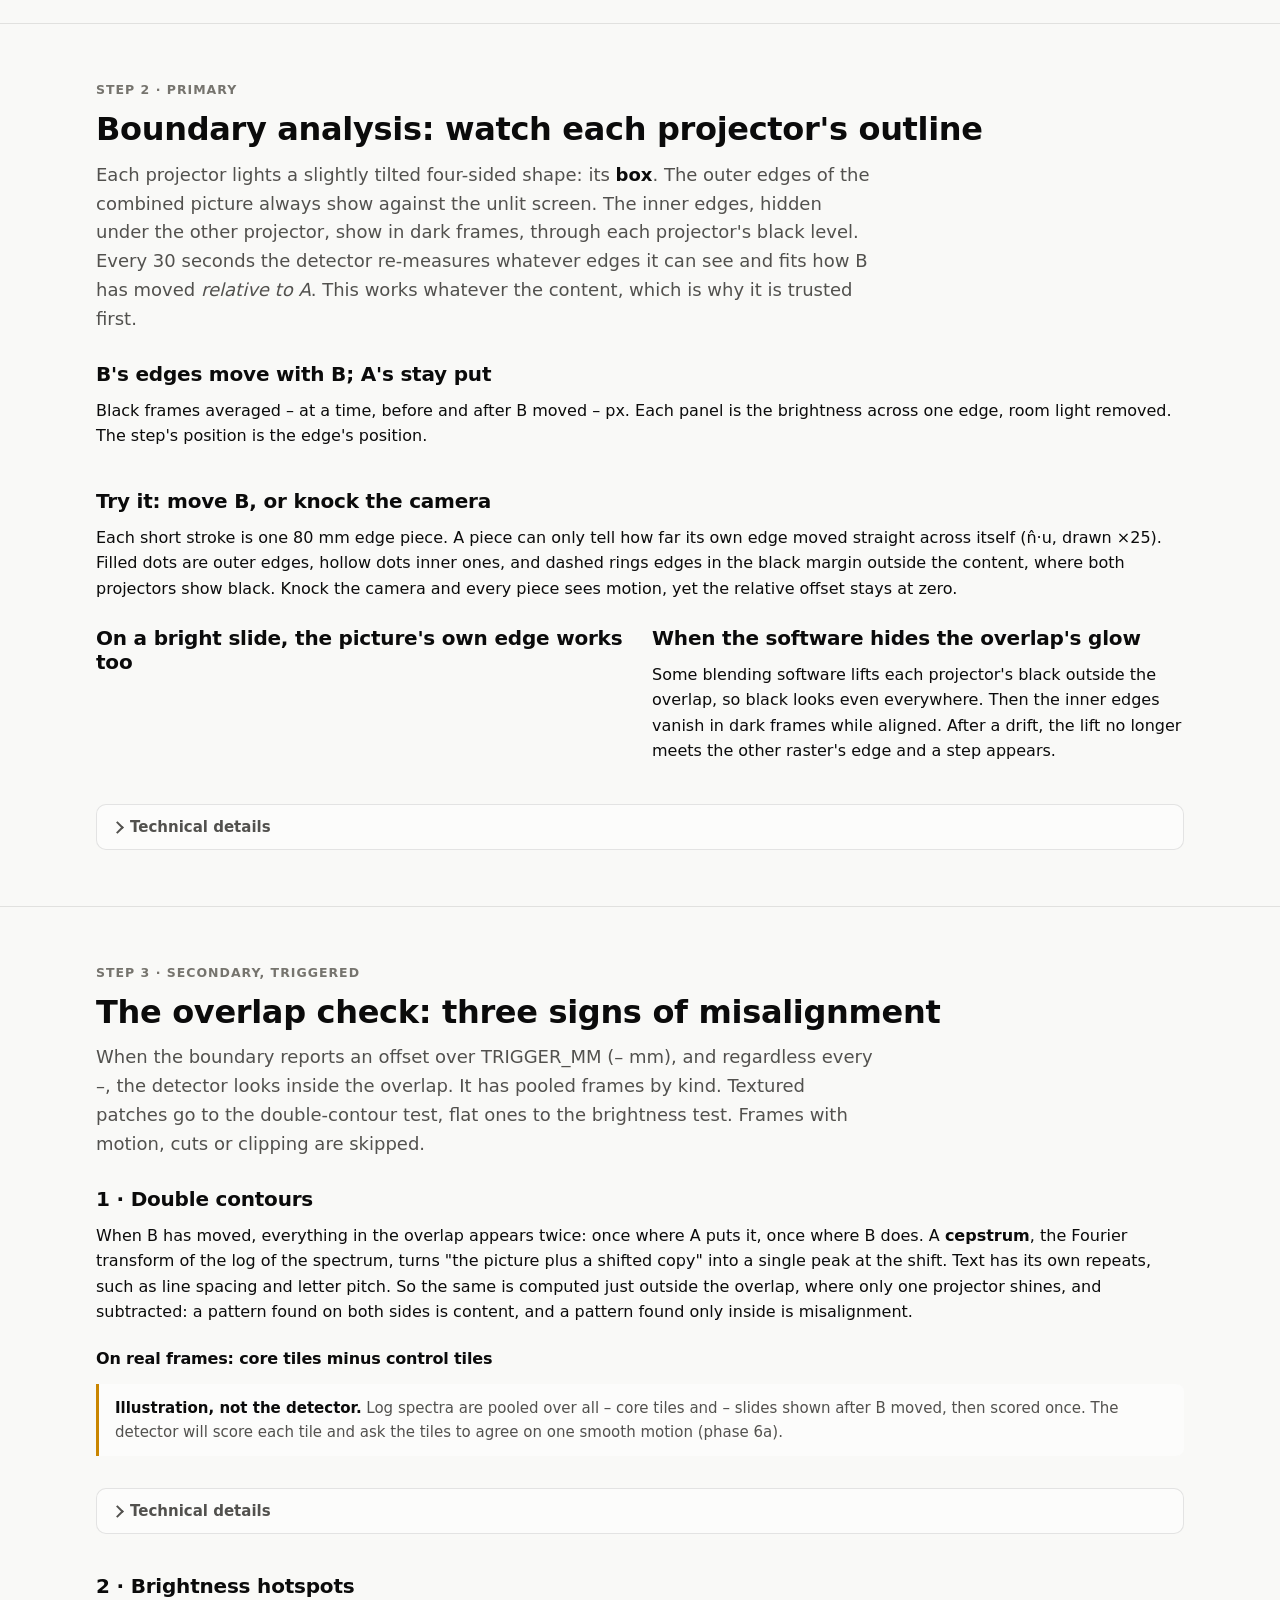
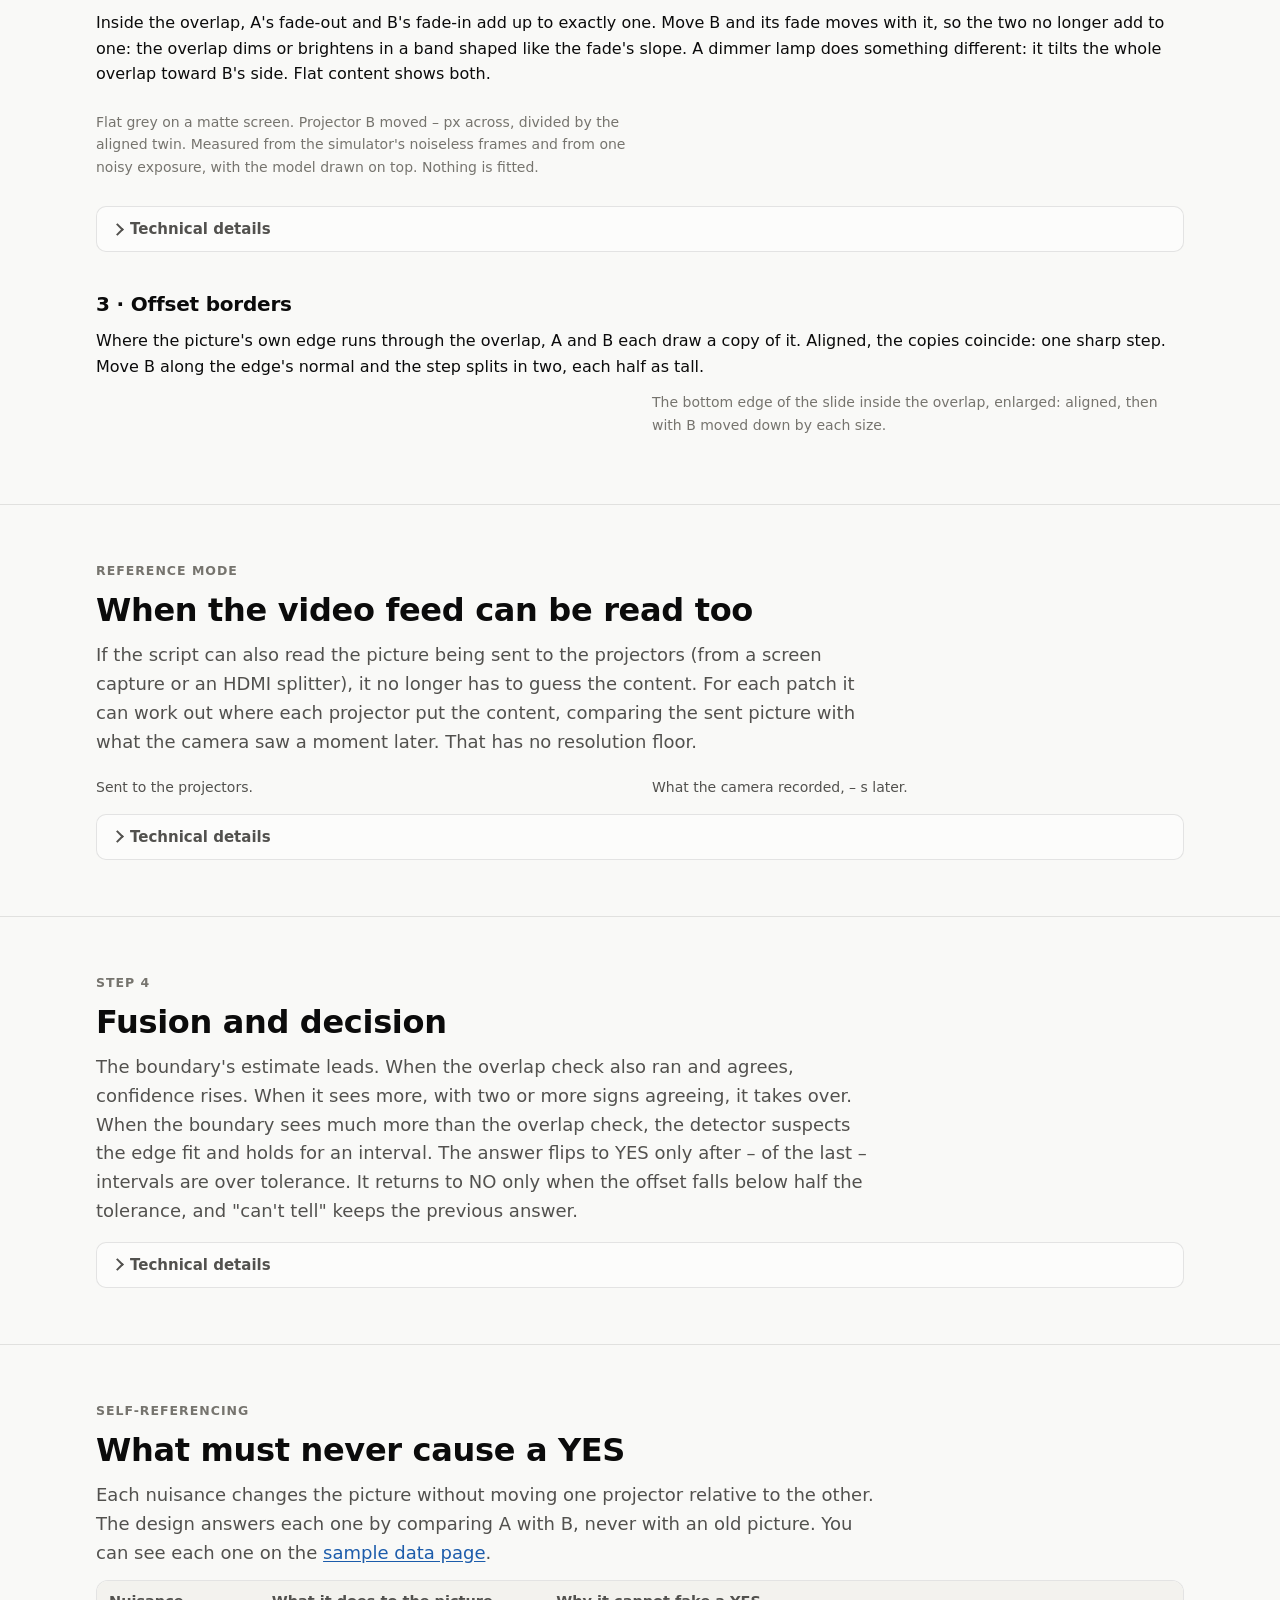
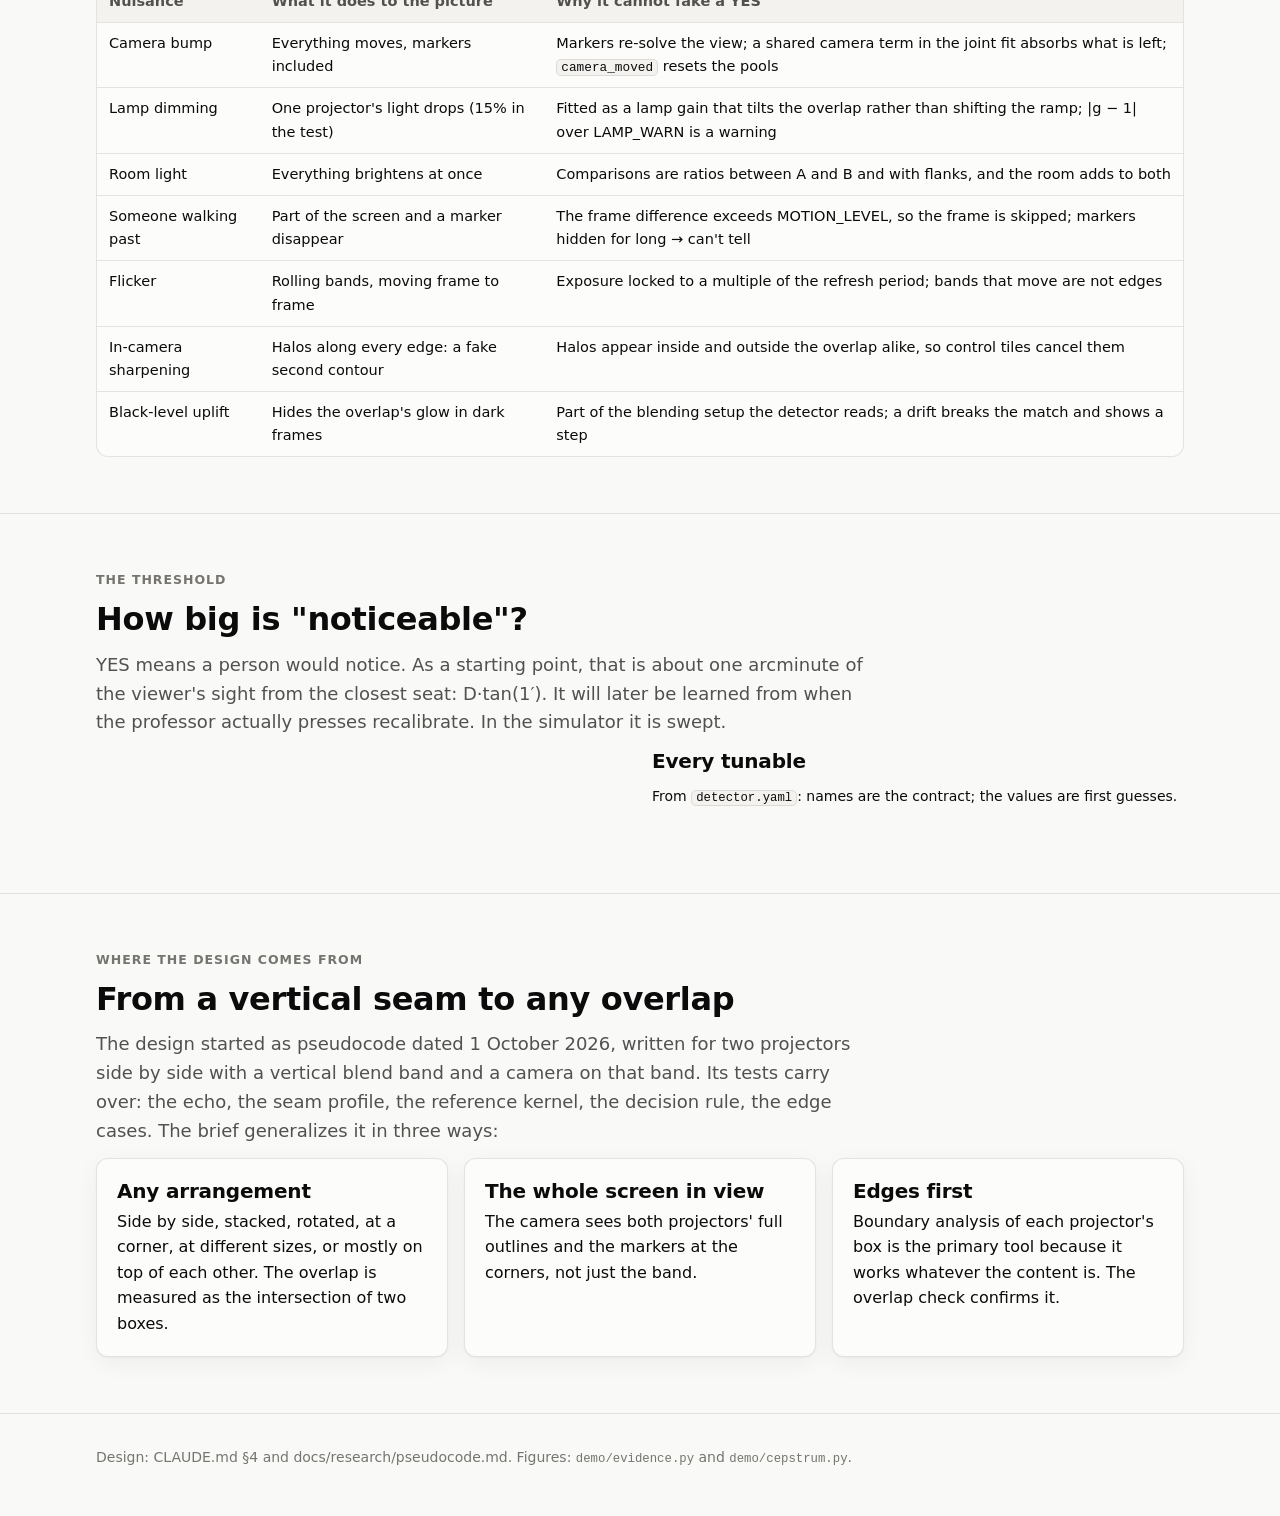
==== commit 354f2265: "Demo site: review pass (PR #20 findings fixed) Fixes the 15 review findings posted on the pull reque" ====
--- a/demo/site/algorithm.html
+++ b/demo/site/algorithm.html
@@ -10,19 +10,7 @@
 <link rel="stylesheet" href="assets/style.css">
 </head>
 <body data-page="algorithm">
-<header class="site-header">
-  <div class="wrap">
-    <a class="brand" href="index.html"><svg width="26" height="26" viewBox="0 0 32 32" aria-hidden="true"><rect x="3" y="8" width="16" height="14" rx="2" fill="var(--a)"/><rect x="13" y="10" width="16" height="14" rx="2" fill="var(--b)" fill-opacity=".85"/></svg>Projector drift</a>
-    <nav class="site-nav" aria-label="Pages">
-      <a href="index.html" data-page="index">Overview</a>
-      <a href="samples.html" data-page="samples">Sample data</a>
-      <a href="algorithm.html" data-page="algorithm">Algorithm</a>
-      <a href="tests.html" data-page="tests">Tests</a>
-    </nav>
-    <button class="theme-toggle" type="button" aria-label="Switch theme"></button>
-  </div>
-</header>
-<div class="status-strip"><div class="wrap"></div></div>
+<!-- header -->
 
 <main>
   <section class="hero">
@@ -30,9 +18,11 @@
       <div class="eyebrow">The algorithm</div>
       <h1>How the check will decide</h1>
       <p class="lead">This is the planned detector from the project brief (CLAUDE.md §4), step by step, most trusted
-        first. It is <strong>designed but not built</strong>: building starts with phase 3. The pictures are real simulator frames.
-        Where a figure computes something the detector will compute, it is a teaching illustration, made with the
-        simulator's ground truth at hand, and it is labelled as one.</p>
+        first. It is <strong>designed first and built phase by phase</strong>; the build order's next phase is
+        <span data-v="common.status.next"></span>, <span data-v="common.status.next_title"></span>. The pictures are real
+        simulator frames. Where a figure computes something the detector will compute, it is a teaching illustration, made
+        with the simulator's ground truth at hand, and it is labelled as one.</p>
+      <p class="small muted" id="algorithm-made"></p>
       <svg class="diagram" viewBox="0 0 1000 300" role="img" aria-label="Pipeline: camera frames are rectified and routed; boundary analysis runs every 30 seconds; when it reports a move, or every 15 minutes, the overlap check runs; fusion and a voting decision produce YES or NO.">
         <defs><marker id="arrowhead" viewBox="0 0 10 10" refX="9" refY="5" markerWidth="7" markerHeight="7" orient="auto"><path d="M0,0 L10,5 L0,10 z"/></marker></defs>
         <rect class="box" x="0" y="112" width="140" height="76" rx="10"/><text x="70" y="145" text-anchor="middle">Camera frames</text><text class="sub" x="70" y="167" text-anchor="middle">every 0.5 s</text>
@@ -107,13 +97,15 @@
         edges it can see and fits how B has moved <em>relative to A</em>. This works whatever the content, which is why it
         is trusted first.</p>
       <h3 style="margin-top:28px">B's edges move with B; A's stay put</h3>
-      <p>Black frames averaged twelve at a time, before and after B moved 8 px. Each panel is the brightness across one edge,
-        room light removed. The step's position is the edge's position.</p>
+      <p>Black frames averaged <span data-v="algorithm.boundary.count"></span> at a time, before and after B moved
+        <span data-v="algorithm.boundary.size_px"></span> px. Each panel is the brightness across one edge, room light removed.
+        The step's position is the edge's position.</p>
       <div class="multiples" id="raster-edges"></div>
       <h3 style="margin-top:28px">Try it: move B, or knock the camera</h3>
       <p>Each short stroke is one 80 mm edge piece. A piece can only tell how far its own edge moved straight across itself
-        (n̂·u, drawn ×25). Filled dots are outer edges and hollow dots inner ones. Knock the camera and every piece sees
-        motion, yet the relative offset stays at zero.</p>
+        (n̂·u, drawn ×25). Filled dots are outer edges, hollow dots inner ones, and dashed rings edges in the black margin
+        outside the content, where both projectors show black. Knock the camera and every piece sees motion, yet the
+        relative offset stays at zero.</p>
       <div id="boundary-toy"></div>
       <div class="cols" style="margin-top:24px">
         <div>
@@ -163,7 +155,7 @@
       <div id="cepstrum-toy"></div>
       <h4 style="margin-top:24px">On real frames: core tiles minus control tiles</h4>
       <div class="note illustration"><strong>Illustration, not the detector.</strong> Log spectra are pooled over all
-        <span data-v="algorithm.echo.tiles.core"></span> core tiles and <span id="echo-frames"></span> slides shown after B moved, then scored once.
+        <span data-v="algorithm.echo.tiles.core"></span> core tiles and <span data-v="algorithm.echo.frames"></span> slides shown after B moved, then scored once.
         The detector will score each tile and ask the tiles to agree on one smooth motion (phase 6a).</div>
       <div class="grid five" id="cepstrum-panels"></div>
       <details class="more"><summary>Technical details</summary><div class="body">
@@ -193,16 +185,19 @@
         <div>
           <div id="hotspot-map"></div>
           <div id="hotspot-profile" style="margin-top:12px"></div>
-          <p class="small muted">Flat grey on a matte screen. Projector B moved 2 px across, divided by the aligned twin. Measured from the
-            simulator's noiseless frames and from one noisy exposure, with the model drawn on top. Nothing is fitted.</p>
+          <p class="small muted">Flat grey on a matte screen. Projector B moved <span data-v="algorithm.hotspot.size_px"></span> px across,
+            divided by the aligned twin. Measured from the simulator's noiseless frames and from one noisy exposure, with the model
+            drawn on top. Nothing is fitted.</p>
         </div>
         <div id="hotspot-toy"></div>
       </div>
       <details class="more"><summary>Technical details</summary><div class="body">
         <ul>
-          <li>Model: Δr(x) = −∇b(x)·u + (g − 1)·b(x) + trend. Here, exactly: b(x − u) − b(x), diluted by room light and black level to
+          <li>Model: Δr(x) = −∇b(x)·u + (g − 1)·b(x) + trend. Here, exactly: b(D⁻¹(x)) − b(x), with D where B's calibrated
+            picture now lands (x − u for a shift), diluted by room light and black level to
             L / (L + room + 2·black) = <span data-v="algorithm.hotspot.factor" data-fmt="f3"></span>.</li>
-          <li>Measured: a <span data-v="algorithm.hotspot.dip_pct" data-fmt="f3"></span>% dip for <span data-v="algorithm.hotspot.offset_mm" data-fmt="f2"></span> mm,
+          <li>Measured: a <span data-v="algorithm.hotspot.change_pct" data-fmt="f3"></span>% <span data-v="algorithm.hotspot.change"></span>
+            for <span data-v="algorithm.hotspot.offset_mm" data-fmt="f2"></span> mm,
             i.e. <span data-v="algorithm.hotspot.per_px_pct" data-fmt="f3"></span>% per pixel. The brief's planning estimate is 0.40% per pixel without room light.
             Model error over the overlap: <span id="hotspot-rms"></span>.</li>
           <li>Each block's ratio to its flat flanks is compared with the baseline over MIN_SEAM_FRAMES = <span data-v="common.config.values.MIN_SEAM_FRAMES"></span>
@@ -217,7 +212,7 @@
       <div class="cols">
         <div id="border-profile"></div>
         <div><div class="grid small" id="border-crops"></div>
-          <p class="small muted">The bottom edge of the slide inside the overlap, enlarged: aligned, then B moved 4 and 8 px down.</p></div>
+          <p class="small muted">The bottom edge of the slide inside the overlap, enlarged: aligned, then with B moved down by each size.</p></div>
       </div>
     </div>
   </section>
@@ -325,7 +320,6 @@
 <footer class="site-footer"><div class="wrap">Design: CLAUDE.md §4 and docs/research/pseudocode.md. Figures: <code>demo/evidence.py</code> and <code>demo/cepstrum.py</code>.</div></footer>
 
 <script src="data/common.js"></script>
-<script src="data/samples.js"></script>
 <script src="data/algorithm.js"></script>
 <script src="assets/core.js"></script>
 <script src="assets/charts.js"></script>
--- a/demo/site/assets/style.css
+++ b/demo/site/assets/style.css
@@ -138,14 +138,12 @@
 .dot.next { background: var(--warn); }
 .dot.a { background: var(--a); }
 .dot.b { background: var(--b); }
-.dot.ov { background: var(--ov); }
 
 /* Page sections */
 .hero { padding: 64px 0 40px; }
 .hero .lead { font-size: clamp(18px, 2vw, 21px); max-width: 760px; }
 .eyebrow { text-transform: uppercase; letter-spacing: 0.08em; font-size: 12.5px; font-weight: 650; color: var(--muted); margin-bottom: 10px; }
 .block { padding: 56px 0; border-top: 1px solid var(--border); }
-.block.tight { padding: 40px 0; }
 .lead { font-size: 18px; color: var(--ink-2); max-width: 780px; }
 .lead strong { color: var(--ink); }
 .muted { color: var(--muted); }
@@ -294,7 +292,6 @@
 .chart .gridline { stroke: var(--grid); stroke-width: 1; }
 .chart .axis { stroke: var(--axis); stroke-width: 1; }
 .chart text { fill: var(--muted); font: 12px var(--font); font-variant-numeric: tabular-nums; }
-.chart text.title { fill: var(--ink-2); font-weight: 600; font-size: 12.5px; }
 .chart text.label { fill: var(--ink-2); font-size: 12px; }
 .chart .ref { stroke: var(--ink-2); stroke-width: 1; stroke-dasharray: 5 4; }
 .chart .band { fill: var(--surface-3); opacity: 0.7; }
